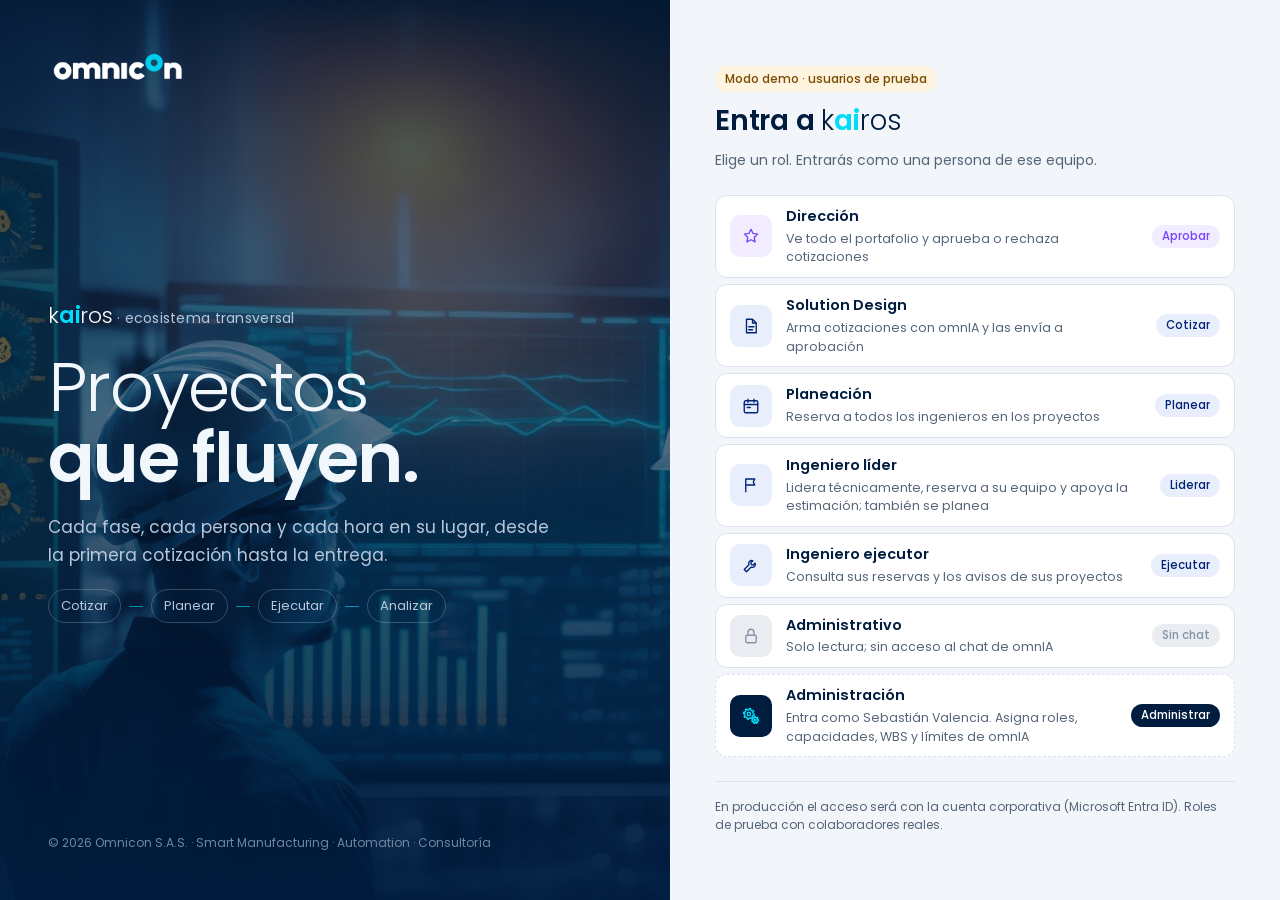
==== index.html @ 3c9ae6ad "Kairos Ecosistema demo para GitHub Pages" ====
<!doctype html><html><head><meta charset=utf8><meta name=viewport content="width=device-width,initial-scale=1,viewport-fit=cover"><style>:root{color-scheme:light;box-sizing:border-box;padding-top:env(safe-area-inset-top,0px);padding-bottom:env(safe-area-inset-bottom,0px)}html{scroll-padding-top:env(safe-area-inset-top,0px)}body{margin:0;padding:0;font:14px -apple-system,BlinkMacSystemFont,sans-serif;background:#fff;color:#000}img{max-width:100%}[hidden]:not([hidden=until-found i]){display:none!important}</style></head><body>



<title>Kairos Ecosistema</title>
<meta name="claude:viewport-fit-sides" content="cover">
<link rel="preconnect" href="https://fonts.googleapis.com">
<link rel="stylesheet" href="https://fonts.googleapis.com/css2?family=Poppins:wght@300;400;500;600&display=swap">
<style>
/* Layout: landing partida (marca navy | acceso por rol) y ecosistema con barra lateral navy (248 px o barra de iconos de 64 px),
   cabecera y area de trabajo con omnIA: lanzador flotante y panel a la derecha que nunca cubre el menu.
   Tokens de design/planeacion-v1 (Kairos Cotizaciones / omnIA). */
:root {
  --font: 'Poppins', 'Segoe UI', system-ui, sans-serif;
  --navy: #001c3f; --navy-2: #00285a; --blue: #002473; --bright: #0a58eb; --cyan: #00dcfa; --violet: #7543ff;
  --bg: #f2f5f9; --surface: #fff; --surface-2: #f6f8fb; --ink: #001c3f; --muted: #556578; --line: #dbe2ea; --line-2: #eef2f6;
  --primary: #002473; --primary-ink: #fff; --primary-soft: #e8eefc; --focus: #0a58eb;
  --ok-bg: #e5f7ee; --ok-ink: #145a37; --warn-bg: #fff4e0; --warn-ink: #7a4a00; --err-bg: #fbeaeb; --err-ink: #b0353c;
  --approval: #7543ff; --approval-soft: #f1ecff;
  --off-bg: #e9edf2; --off-ink: #8593a5;
  --side-ink: #c9d6e6; --side-muted: #6f86a3; --side-active: rgba(0,220,250,.12);
  --shadow: 0 12px 32px rgba(0,28,63,.18); --shadow-sm: 0 2px 8px rgba(0,28,63,.08);
  --r-ctl: 8px; --r-surf: 12px;
  --err: #b0353c; --info-bg: #e8f4ff; --info-ink: #0a4a9e; --bubble-user: #002473; --bubble-user-ink: #fff; --panel-w: 400px;
  --p-TC1: #9fb3c8; --p-TC2: #6c87a8; --p-E1: #00b8d9; --p-E2: #0a58eb; --p-E3: #002473; --p-E4: #7543ff; --p-E5: #e3a008;
  --side-w: 248px; --side-w-min: 64px;
}
@media (prefers-color-scheme: dark) { :root:not([data-theme="light"]) {
  --bg: #07111f; --surface: #0d1b2f; --surface-2: #112339; --ink: #e7eef7; --muted: #9db0c5; --line: #22385a; --line-2: #182b45;
  --primary: #5d8dff; --primary-ink: #04122a; --primary-soft: #16294a; --focus: #7fb0ff; --bright: #7fb0ff;
  --ok-bg: #0e3324; --ok-ink: #8fe3b6; --warn-bg: #3a2a0c; --warn-ink: #ffd28a; --err-bg: #3d1519; --err-ink: #ff7a80;
  --approval: #a98bff; --approval-soft: #221a45; --off-bg: #132439; --off-ink: #5f738c;
  --navy: #020c1a; --navy-2: #061a33; --shadow: 0 12px 32px rgba(0,0,0,.55); --shadow-sm: 0 2px 8px rgba(0,0,0,.4);
  --err: #ff7a80; --info-bg: #10284a; --info-ink: #9cc6ff; --bubble-user: #2f5fd0;
  --p-TC1: #5b6f86; --p-TC2: #8aa3c2; --p-E1: #00cfee; --p-E2: #5d8dff; --p-E3: #b7ccff; --p-E4: #a98bff; --p-E5: #f0b429;
  color-scheme: dark; } }
:root[data-theme="dark"] {
  --bg: #07111f; --surface: #0d1b2f; --surface-2: #112339; --ink: #e7eef7; --muted: #9db0c5; --line: #22385a; --line-2: #182b45;
  --primary: #5d8dff; --primary-ink: #04122a; --primary-soft: #16294a; --focus: #7fb0ff; --bright: #7fb0ff;
  --ok-bg: #0e3324; --ok-ink: #8fe3b6; --warn-bg: #3a2a0c; --warn-ink: #ffd28a; --err-bg: #3d1519; --err-ink: #ff7a80;
  --approval: #a98bff; --approval-soft: #221a45; --off-bg: #132439; --off-ink: #5f738c;
  --navy: #020c1a; --navy-2: #061a33; --shadow: 0 12px 32px rgba(0,0,0,.55); --shadow-sm: 0 2px 8px rgba(0,0,0,.4);
  --err: #ff7a80; --info-bg: #10284a; --info-ink: #9cc6ff; --bubble-user: #2f5fd0;
  --p-TC1: #5b6f86; --p-TC2: #8aa3c2; --p-E1: #00cfee; --p-E2: #5d8dff; --p-E3: #b7ccff; --p-E4: #a98bff; --p-E5: #f0b429;
  color-scheme: dark; }

* { box-sizing: border-box; }
html, body { height: 100%; }
body { background: var(--bg); color: var(--ink); font-family: var(--font); font-size: 14px; line-height: 1.5; font-variant-numeric: tabular-nums; }
button, input { font: inherit; color: inherit; }
button { cursor: pointer; background: none; border: 0; padding: 0; }
a { color: var(--bright); }
:focus-visible { outline: 3px solid var(--focus); outline-offset: 2px; border-radius: 6px; }
h1, h2, h3 { text-wrap: balance; margin: 0; }
p { margin: 0; }
.ic { width: 18px; height: 18px; fill: none; stroke: currentColor; stroke-width: 1.8; stroke-linecap: round; stroke-linejoin: round; flex: none; }
.sr { position: absolute !important; width: 1px; height: 1px; overflow: hidden; clip: rect(0 0 0 0); white-space: nowrap; }
.eyebrow { font-size: 12px; font-weight: 500; letter-spacing: .08em; text-transform: uppercase; }

/* ---------- Landing ---------- */
.landing { min-height: 100%; display: grid; grid-template-columns: 1.1fr 1fr; }
.brand { position: relative; overflow: hidden; background: var(--navy); color: #f2f7fc; display: flex; flex-direction: column; justify-content: space-between; gap: 48px;
  padding-block: 48px; padding-left: max(48px, env(safe-area-inset-left, 0px)); padding-right: 48px; min-height: 560px; }
.brand-photo { position: absolute; inset: 0; background: var(--navy) url(assets/portada.jpg) center / cover no-repeat; opacity: .55; }
.brand::after { content: ""; position: absolute; inset: 0; background: linear-gradient(180deg, rgba(0,28,63,.55) 0%, rgba(0,28,63,.2) 45%, rgba(0,28,63,.92) 100%); }
.brand > *:not(.brand-photo) { position: relative; z-index: 2; }
.brand-logo { height: 40px; width: auto; align-self: flex-start; }
.brand-copy { display: flex; flex-direction: column; gap: 20px; max-width: 520px; }
.brand-copy .eyebrow { color: #b7c6da; text-transform: none; letter-spacing: .02em; font-size: 14px; font-weight: 400; }
.wm { font-weight: 300; letter-spacing: -.01em; text-transform: none; }
.wm b { font-weight: 600; color: var(--cyan); }
.brand .wm { font-size: 22px; color: #fff; }
.brand-copy h1 { font-size: clamp(40px, 5.4vw, 72px); font-weight: 300; line-height: 1.02; letter-spacing: -.025em; }
.brand-copy h1 b { font-weight: 600; }
.brand-copy p { font-size: 17px; line-height: 1.65; color: #b7c6da; max-width: 46ch; }
.brand-chain { display: flex; flex-wrap: wrap; gap: 8px; align-items: center; font-size: 13px; color: #b7c6da; }
.brand-chain span { padding: 6px 12px; border: 1px solid rgba(183,198,218,.28); border-radius: 999px; }
.brand-chain i { width: 14px; height: 1px; background: rgba(0,220,250,.6); }
.brand-foot { font-size: 12px; color: #6f86a3; }

.access { display: flex; align-items: center; justify-content: center; padding-block: 48px; padding-left: max(24px, env(safe-area-inset-left, 0px)); padding-right: max(24px, env(safe-area-inset-right, 0px)); }
.access-card { width: 100%; max-width: 520px; display: flex; flex-direction: column; gap: 24px; }
.access-head { display: flex; flex-direction: column; gap: 8px; }
.access-head h2 { font-size: 28px; font-weight: 600; letter-spacing: -.01em; }
.access-head p { color: var(--muted); }
.demo-chip { align-self: flex-start; display: inline-flex; gap: 6px; align-items: center; font-size: 12px; font-weight: 500; color: var(--warn-ink); background: var(--warn-bg); padding: 4px 10px; border-radius: 999px; }
.roles { display: flex; flex-direction: column; gap: 6px; }
.role { display: grid; grid-template-columns: 42px 1fr auto; gap: 14px; align-items: center; width: 100%; text-align: left; padding: 10px 14px; border: 1px solid var(--line); border-radius: var(--r-surf); background: var(--surface); transition: border-color .15s, box-shadow .15s, transform .15s; }
.role:hover { border-color: var(--bright); box-shadow: var(--shadow-sm); transform: translateY(-1px); }
.r-ic { width: 42px; height: 42px; border-radius: 10px; display: flex; align-items: center; justify-content: center; background: var(--primary-soft); color: var(--primary); }
.r-ic.approve { background: var(--approval-soft); color: var(--approval); }
.r-ic.off { background: var(--off-bg); color: var(--off-ink); }
.r-main { display: flex; gap: 12px; align-items: center; text-align: left; min-width: 0; flex: 1; border-radius: var(--r-ctl); }
.r-side { display: flex; flex-direction: column; align-items: flex-end; gap: 6px; flex: none; }
.stack { display: flex; }
.stack .av { margin-left: -6px; border: 2px solid var(--surface); }
.stack .av:hover { transform: translateY(-2px); z-index: 1; }
.av.xs { width: 26px; height: 26px; padding: 0; transition: transform .15s; }
.role .who { min-width: 0; display: flex; flex-direction: column; gap: 2px; }
.role .name { font-weight: 600; font-size: 14.5px; }
.role .what { font-size: 12.5px; color: var(--muted); }
.role .tag { font-size: 11.5px; font-weight: 500; padding: 3px 10px; border-radius: 999px; background: var(--primary-soft); color: var(--primary); white-space: nowrap; }
.role .tag.approve { background: var(--approval-soft); color: var(--approval); }
.role .tag.off { background: var(--off-bg); color: var(--off-ink); }
.access-foot { font-size: 12px; color: var(--muted); border-top: 1px solid var(--line); padding-top: 16px; }

/* Avatares (retrato ilustrado) */
.av { position: relative; width: 46px; height: 46px; border-radius: 50%; overflow: hidden; flex: none; background: var(--navy); }
.av img { width: 100%; height: 100%; display: block; object-fit: cover; }
.av .ini { width: 100%; height: 100%; display: flex; align-items: center; justify-content: center; color: #fff; font-weight: 600; font-size: 13px; letter-spacing: .02em; }
.r-ic.adm { background: var(--navy); color: var(--cyan); }
.role .tag.adm { background: var(--navy); color: #fff; }
.role.adm { border-style: dashed; }
.av.sm { width: 34px; height: 34px; }
.av.lg { width: 64px; height: 64px; }

/* ---------- Ecosistema ---------- */
.shell { height: 100%; display: grid; grid-template-columns: var(--side-w) minmax(0, 1fr); transition: grid-template-columns .2s; }
.side { background: var(--navy); color: var(--side-ink); display: flex; flex-direction: column; gap: 24px; padding: 24px 14px; overflow-y: auto; overflow-x: hidden; min-width: 0; }
.side-mark { display: none; width: 36px; height: 36px; border-radius: 10px; background: var(--navy-2); color: #fff; font-weight: 600; font-size: 17px; align-items: center; justify-content: center; border: 1px solid rgba(0,220,250,.35); }
.side-logo { display: flex; align-items: center; gap: 10px; padding: 0 10px; }
.side-logo img { height: 26px; width: auto; }
.side-logo span.wm { font-size: 15px; color: #fff; border-left: 1px solid rgba(201,214,230,.2); padding-left: 10px; }
.nav { display: flex; flex-direction: column; gap: 4px; }
.nav-label { font-size: 11px; letter-spacing: .08em; text-transform: uppercase; color: var(--side-muted); padding: 14px 12px 6px; }
.nav button { display: flex; align-items: center; gap: 12px; width: 100%; padding: 10px 12px; border-radius: var(--r-ctl); color: var(--side-ink); font-size: 14px; text-align: left; position: relative; }
.nav button:hover:not([aria-disabled="true"]) { background: rgba(255,255,255,.06); color: #fff; }
.nav button[aria-current="page"] { background: var(--side-active); color: #fff; font-weight: 500; }
.nav button[aria-current="page"]::before { content: ""; position: absolute; left: -14px; top: 8px; bottom: 8px; width: 3px; border-radius: 0 3px 3px 0; background: var(--cyan); }
.nav button[aria-disabled="true"] { color: #4f6582; cursor: not-allowed; }
.nav .nb { margin-left: auto; min-width: 20px; height: 20px; padding: 0 6px; border-radius: 999px; background: #ffb547; color: #2b1a00; font-size: 11px; font-weight: 600; display: inline-flex; align-items: center; justify-content: center; }
.nav .nb.ap { background: #a98bff; color: #170b3d; }
.avn.hx { background: var(--approval-soft, #f1ecff); color: var(--approval, #7543ff); border-left-color: var(--approval, #7543ff); }
.avn.hx .avn-l button:hover { border-color: var(--approval, #7543ff); }
.nav button[aria-disabled="true"] .soon { margin-left: auto; font-size: 10.5px; border: 1px solid #2a4366; color: #5f7898; padding: 1px 7px; border-radius: 999px; }
.n-lbl { min-width: 0; overflow: hidden; text-overflow: ellipsis; white-space: nowrap; }
.side-foot { margin-top: auto; display: flex; flex-direction: column; gap: 4px; border-top: 1px solid rgba(201,214,230,.12); padding-top: 12px; }
.side-foot > button { display: flex; align-items: center; gap: 12px; width: 100%; padding: 8px 12px; border-radius: var(--r-ctl); color: var(--side-ink); font-size: 13px; text-align: left; position: relative; }
.side-foot > button:hover { background: rgba(255,255,255,.06); color: #fff; }
.s-omnia { min-height: 50px; }
.s-orb { width: 24px; height: 24px; border-radius: 50%; flex: none; background: radial-gradient(circle at 40% 35%, #00dcfa 0, #0a58eb 38%, #001c3f 78%); box-shadow: 0 0 0 2px rgba(0,220,250,.25); }
.s-omnia.off .s-orb { filter: grayscale(1) opacity(.55); box-shadow: none; }
.s-omnia[aria-pressed="true"] { background: var(--side-active); color: #fff; }
.s-lbl { display: flex; flex-direction: column; line-height: 1.25; min-width: 0; }
.s-lbl b { font-weight: 600; color: #fff; font-size: 13.5px; }
.s-lbl small { font-size: 11.5px; color: var(--side-muted); white-space: nowrap; overflow: hidden; text-overflow: ellipsis; }
.s-dot { position: absolute; left: 30px; top: 9px; width: 10px; height: 10px; border-radius: 50%; background: var(--cyan); border: 2px solid var(--navy); }
.side-ver { font-size: 11px; color: var(--side-muted); padding: 6px 12px 0; white-space: nowrap; }
.side-tip { position: fixed; z-index: 90; background: var(--surface); color: var(--ink); border: 1px solid var(--line); border-radius: 8px; padding: 4px 10px; font-size: 12px; font-weight: 500; white-space: nowrap; box-shadow: var(--shadow-sm); pointer-events: none; transform: translateY(-50%); }
/* Menu colapsado: barra de iconos de 64 px con tooltip. Solo escritorio. */
@media (min-width: 901px) {
  .menu-btn { margin-left: -8px; }
  .shell.side-collapsed { grid-template-columns: var(--side-w-min) minmax(0, 1fr); }
  .shell.side-collapsed .side { padding: 20px 10px; gap: 18px; }
  .shell.side-collapsed .side-logo { padding: 0; justify-content: center; }
  .shell.side-collapsed .side-logo > img, .shell.side-collapsed .side-logo > .wm { display: none; }
  .shell.side-collapsed .side-mark { display: flex; }
  .shell.side-collapsed .nav-label { font-size: 0; padding: 0; height: 1px; margin: 8px 6px; background: rgba(201,214,230,.14); }
  .shell.side-collapsed .nav button, .shell.side-collapsed .side-foot > button { justify-content: center; padding: 10px 0; gap: 0; }
  .shell.side-collapsed .nav button > span, .shell.side-collapsed .side-foot .s-lbl, .shell.side-collapsed .side-ver { display: none; }
  .shell.side-collapsed .nav button > span.nb { display: inline-flex; position: absolute; top: 3px; right: 6px; min-width: 16px; height: 16px; font-size: 10px; padding: 0 4px; }
  .shell.side-collapsed .nav button[aria-current="page"]::before { left: -10px; }
  .shell.side-collapsed .s-dot { left: 30px; top: 10px; }
}

.work { display: flex; flex-direction: column; min-width: 0; height: 100%; overflow: hidden; }
.stage { flex: 1; display: flex; min-height: 0; position: relative; }
.demo-btn { font-size: 12px; color: var(--muted); border: 1px dashed var(--line); border-radius: 999px; padding: 5px 12px; white-space: nowrap; }
.demo-btn:hover { border-color: var(--bright); color: var(--ink); }
.top { display: flex; align-items: center; gap: 16px; padding: 12px 24px; background: var(--surface); border-bottom: 1px solid var(--line); min-height: 64px; }
.menu-btn { display: inline-flex; width: 40px; height: 40px; border-radius: var(--r-ctl); align-items: center; justify-content: center; }
.crumb { display: flex; flex-direction: column; min-width: 0; }
.crumb small { font-size: 12px; color: var(--muted); }
.crumb strong { font-size: 17px; font-weight: 600; white-space: nowrap; overflow: hidden; text-overflow: ellipsis; }
.top-right { margin-left: auto; display: flex; align-items: center; gap: 8px; }
.top .icon-btn { width: 40px; height: 40px; border-radius: var(--r-ctl); display: inline-flex; align-items: center; justify-content: center; color: var(--muted); }
.top .icon-btn:hover { background: var(--surface-2); color: var(--ink); }
.user-btn { display: flex; align-items: center; gap: 10px; padding: 4px 6px 4px 4px; border-radius: 999px; border: 1px solid var(--line); }
.user-btn:hover { border-color: var(--bright); }
.user-btn .u-txt { display: flex; flex-direction: column; text-align: left; line-height: 1.2; }
.user-btn .u-txt b { font-size: 13px; font-weight: 600; }
.user-btn .u-txt span { font-size: 11.5px; color: var(--muted); }
.user-wrap { position: relative; }
.user-menu { position: absolute; right: 0; top: calc(100% + 8px); width: 260px; background: var(--surface); border: 1px solid var(--line); border-radius: var(--r-surf); box-shadow: var(--shadow); padding: 8px; z-index: 30; }
.user-menu .um-head { display: flex; gap: 12px; align-items: center; padding: 10px; border-bottom: 1px solid var(--line-2); margin-bottom: 6px; }
.user-menu .um-head div { min-width: 0; }
.user-menu .um-head b { display: block; font-size: 14px; }
.user-menu .um-head span { font-size: 12px; color: var(--muted); }
.user-menu { min-width: 300px; }
.user-menu .um-head { align-items: flex-start; }
.user-menu .um-head #umRole { display: flex; flex-direction: column; gap: 2px; margin-top: 4px; }
.user-menu .um-head .um-l { display: block; font-size: 12px; color: var(--muted); line-height: 1.4; }
.user-menu .um-head .um-l:first-child { color: var(--ink); }
.user-menu .um-head .um-l i { font-style: normal; color: var(--muted); font-size: 11px; }
.user-menu .um-head .um-l code { font-family: ui-monospace, SFMono-Regular, Menlo, monospace; font-size: 11px; color: var(--muted); white-space: nowrap; overflow: hidden; text-overflow: ellipsis; }
.user-menu button { width: 100%; display: flex; align-items: center; gap: 10px; padding: 10px; border-radius: var(--r-ctl); font-size: 13.5px; text-align: left; }
.user-menu button:hover { background: var(--surface-2); }
.user-menu .out { color: var(--err-ink); }
.um-team { border-bottom: 1px solid var(--line-2); margin-bottom: 6px; padding-bottom: 6px; }
.um-team small { display: block; font-size: 11px; color: var(--muted); padding: 4px 10px; letter-spacing: .06em; text-transform: uppercase; }
.um-team button .av { width: 26px; height: 26px; }
.user-menu { max-height: calc(100vh - 90px); overflow-y: auto; }

.main { flex: 1; min-width: 0; overflow-y: auto; padding-block: 28px 120px; padding-left: max(24px, env(safe-area-inset-left, 0px)); padding-right: max(24px, env(safe-area-inset-right, 0px)); }
.main.flush { padding: 0; overflow: hidden; }
.main.flush .main-in { max-width: none; height: 100%; }
iframe.mod { display: block; width: 100%; height: 100%; border: 0; background: var(--bg); }
.main-in { max-width: 1180px; margin: 0 auto; display: flex; flex-direction: column; gap: 24px; }
.main .hello { display: flex; flex-wrap: wrap; align-items: flex-end; justify-content: space-between; gap: 16px; }
.main .hello h1 { font-size: 26px; font-weight: 600; letter-spacing: -.01em; }
.main .hello p { color: var(--muted); }
.main .h-group { display: flex; flex-wrap: wrap; align-items: center; gap: 8px; margin-top: 10px; }
.main .rg { display: flex; flex-direction: column; gap: 10px; margin: 18px 0 4px; }
.main .rg-h { display: flex; justify-content: space-between; align-items: baseline; gap: 8px; flex-wrap: wrap; }
.main .rg-src { font-size: 11.5px; color: var(--muted); border: 1px dashed var(--line); border-radius: 999px; padding: 2px 8px; }
.main .rg-sum { display: grid; grid-template-columns: repeat(4, minmax(0, 1fr)); gap: 12px; background: var(--surface); border: 1px solid var(--line); border-radius: 12px; padding: 14px 18px; }
.main .rg-sum small { display: block; font-size: 11px; color: var(--muted); text-transform: uppercase; letter-spacing: .04em; }
.main .rg-sum b { font-size: 20px; font-weight: 600; } .main .rg-sum b small { display: inline; font-size: 12.5px; text-transform: none; letter-spacing: 0; font-weight: 500; }
.main .rg-grid { display: grid; grid-template-columns: repeat(auto-fill, minmax(240px, 1fr)); gap: 12px; }
.main .rg-card { text-align: left; font: inherit; color: var(--ink); background: var(--surface); border: 1px solid var(--line); border-radius: 12px; padding: 14px 16px; display: flex; flex-direction: column; gap: 7px; cursor: pointer; }
.main .rg-card:hover { border-color: var(--bright); }
.main .rg-t { display: flex; justify-content: space-between; align-items: center; gap: 8px; } .main .rg-t b { font-size: 14px; font-weight: 600; }
.main .rg-al { font-size: 11px; font-weight: 600; padding: 2px 8px; border-radius: 999px; white-space: nowrap; }
.main .rg-al.err { background: var(--err-bg); color: var(--err-ink); } .main .rg-al.warn { background: var(--warn-bg); color: var(--warn-ink); } .main .rg-al.ok { background: var(--ok-bg); color: var(--ok-ink); }
.main .rg-who { font-size: 12px; color: var(--muted); }
.main .rg-bar { height: 6px; border-radius: 3px; background: var(--line-2); display: block; } .main .rg-bar i { display: block; height: 6px; border-radius: 3px; background: var(--bright); }
.main .rg-box { background: var(--surface); border: 1px solid var(--line); border-radius: var(--r-surf); padding: 16px 20px 8px; box-shadow: var(--shadow-sm); gap: 12px; }
.main .rg-box .h-sec small { font-size: 12.5px; font-weight: 500; color: var(--muted); margin-left: 4px; }
.main .rg-box .rg-sum { background: var(--surface-2); border: 0; border-radius: 10px; padding: 10px 16px; }
.main .rg-box .rg-sum b { font-size: 18px; }
.main .rg-rows { display: flex; flex-direction: column; }
.main .rg-row { display: grid; grid-template-columns: minmax(130px, 1.1fr) minmax(120px, 1.2fr) minmax(140px, 1.3fr) minmax(90px, .8fr) minmax(80px, .6fr) minmax(100px, .8fr); gap: 12px; align-items: center; padding: 9px 8px; margin: 0 -8px; border-top: 1px solid var(--line-2); font: inherit; font-size: 13px; color: var(--ink); text-align: left; background: none; border-radius: 0; cursor: pointer; }
.main .rg-row:hover { background: var(--surface-2); } .main .rg-row:hover .rg-id b { color: var(--bright); }
.main .rg-head { cursor: default; border-top: 0; padding-block: 2px 6px; font-size: 11px; color: var(--muted); text-transform: uppercase; letter-spacing: .04em; } .main .rg-head:hover { background: none; }
.main .rg-row .n { text-align: right; }
.main .rg-row .m { display: none; }
.main .rg-id { display: flex; flex-direction: column; min-width: 0; } .main .rg-id b { font-weight: 600; } .main .rg-id small { font-size: 11.5px; color: var(--muted); }
.main .rg-row .rg-who { font-size: 12.5px; color: var(--muted); }
.main .rg-f { display: flex; align-items: center; gap: 8px; } .main .rg-f .rg-bar { flex: 1; }
.main .rg-p b { font-weight: 600; }
.main .rg-a { justify-self: start; }
@media (max-width: 760px) {
  .main .rg-box { padding: 14px 14px 6px; }
  .main .rg-head { display: none; }
  .main .rg-row { grid-template-columns: minmax(0, 1fr) auto; gap: 4px 10px; padding: 10px 6px; margin: 0 -6px; }
  .main .rg-row .rg-who { grid-column: 1; grid-row: 2; } .main .rg-a { grid-column: 2; grid-row: 1; justify-self: end; }
  .main .rg-f { grid-column: 1 / -1; } .main .rg-p { grid-column: 1; text-align: left; } .main .rg-q { grid-column: 2; }
  .main .rg-row .m { display: inline; color: var(--muted); font-size: 11.5px; }
}
.main .rg-side .rg-card { border: 0; border-top: 1px solid var(--line-2); border-radius: 0; padding: 12px 0 0; margin-top: 14px; background: none; width: 100%; }
.main .rg-side .rg-card:hover { border-color: var(--line-2); } .main .rg-side .rg-card:hover b { color: var(--bright); }
.main .rg-side h3 .rg-src { font-weight: 400; }
.main .rg-l { font-size: 12px; } .main .rg-l b { font-weight: 600; } .main .rg-q { color: var(--muted); }
@media (max-width: 700px) { .main .rg-sum { grid-template-columns: repeat(2, minmax(0, 1fr)); } }
.main .h-group .h-gear { width: 32px; height: 32px; padding: 0; display: inline-flex; align-items: center; justify-content: center; }
.main .h-group .pill { align-self: center; background: var(--primary-soft); color: var(--primary); font-weight: 600; }
.grid { display: grid; grid-template-columns: repeat(auto-fit, minmax(240px, 1fr)); gap: 16px; }
.tile { background: var(--surface); border: 1px solid var(--line); border-radius: var(--r-surf); padding: 18px; display: flex; flex-direction: column; gap: 10px; min-width: 0; }
.tile.go { text-align: left; transition: border-color .15s, box-shadow .15s; }
.tile.go:hover { border-color: var(--bright); box-shadow: var(--shadow-sm); }
.tile .t-ic { width: 40px; height: 40px; border-radius: 10px; display: flex; align-items: center; justify-content: center; background: var(--primary-soft); color: var(--primary); }
.tile h3 { font-size: 15px; font-weight: 600; }
.tile p { font-size: 13px; color: var(--muted); }
.tile.off { background: var(--surface-2); border-style: dashed; color: var(--off-ink); }
.tile.off .t-ic { background: var(--off-bg); color: var(--off-ink); }
.tile.off h3 { color: var(--off-ink); }
.main .pill { align-self: flex-start; font-size: 11.5px; font-weight: 500; padding: 2px 10px; border-radius: 999px; background: var(--off-bg); color: var(--off-ink); }
.main .pill.ok { background: var(--ok-bg); color: var(--ok-ink); }
.main .pill.warn { background: var(--warn-bg); color: var(--warn-ink); }
.main .pill.vio { background: var(--approval-soft); color: var(--approval); }
.sec-title { font-size: 13px; font-weight: 600; color: var(--muted); letter-spacing: .06em; text-transform: uppercase; }

.box { background: var(--surface); border: 1px solid var(--line); border-radius: var(--r-surf); overflow: hidden; }
.box-head { display: flex; flex-wrap: wrap; gap: 12px; align-items: center; justify-content: space-between; padding: 14px 18px; border-bottom: 1px solid var(--line-2); }
.box-head h2 { font-size: 16px; font-weight: 600; }
.scroll-x { overflow-x: auto; }
table { width: 100%; border-collapse: collapse; font-size: 13px; min-width: 640px; }
th { text-align: left; font-weight: 500; color: var(--muted); font-size: 12px; padding: 10px 18px; background: var(--surface-2); border-bottom: 1px solid var(--line); }
td { padding: 12px 18px; border-bottom: 1px solid var(--line-2); }
tr:last-child td { border-bottom: 0; }
td.num { text-align: right; }
.main .btn { display: inline-flex; align-items: center; gap: 8px; padding: 9px 16px; border-radius: var(--r-ctl); font-size: 13.5px; font-weight: 500; text-decoration: none; }
.main .btn.primary { background: var(--primary); color: var(--primary-ink); }
.main .btn.ghost { border: 1px solid var(--line); color: var(--ink); }
.main .btn.ghost:hover { border-color: var(--bright); }
.odoo { font-size: 11px; border: 1px dashed var(--line); color: var(--muted); border-radius: 999px; padding: 1px 8px; }
.main .note { font-size: 12.5px; color: var(--muted); }

/* Reservas semanal (maqueta) */
.week { display: grid; grid-template-columns: 180px repeat(5, minmax(90px, 1fr)); min-width: 720px; }
.week > div { padding: 10px 12px; border-bottom: 1px solid var(--line-2); font-size: 12.5px; }
.week .wh { background: var(--surface-2); color: var(--muted); font-size: 12px; font-weight: 500; border-bottom: 1px solid var(--line); }
.week .who { display: flex; gap: 10px; align-items: center; font-weight: 500; }
.bk { border-radius: 6px; padding: 4px 8px; font-size: 11.5px; font-weight: 500; color: #fff; }
.bk.a { background: #0a58eb; } .bk.b { background: #002473; } .bk.c { background: #00a7c4; } .bk.d { background: #7543ff; }

/* Aviso de avance pendiente en Inicio */
.avn { display: flex; flex-direction: column; gap: 10px; padding: 14px 18px; border-radius: var(--r-surf); background: var(--warn-bg); color: var(--warn-ink); border-left: 4px solid var(--warn-ink); }
.avn-h { display: flex; gap: 10px; align-items: center; font-size: 14px; }
.avn-h b { font-weight: 600; }
.avn-l { display: flex; flex-direction: column; gap: 6px; }
.avn-l button { display: flex; flex-wrap: wrap; gap: 6px 12px; align-items: center; text-align: left; padding: 8px 12px; border-radius: var(--r-ctl); background: var(--surface); color: var(--ink); border: 1px solid transparent; font-size: 13px; }
.avn-l button:hover { border-color: var(--warn-ink); }
.avn-l .go { margin-left: auto; color: var(--bright); font-weight: 500; white-space: nowrap; }
.avn small { font-size: 12px; }
/* Modulo no disponible */
.main .empty { display: flex; flex-direction: column; align-items: center; text-align: center; gap: 14px; padding: 72px 24px; background: var(--surface); border: 1px dashed var(--line); border-radius: var(--r-surf); color: var(--muted); }
.main .empty .t-ic { width: 56px; height: 56px; border-radius: 14px; display: flex; align-items: center; justify-content: center; background: var(--off-bg); color: var(--off-ink); }
.main .empty h2 { font-size: 20px; color: var(--ink); }

.toast { position: fixed; left: 50%; bottom: calc(24px + env(safe-area-inset-bottom, 0px)); transform: translateX(-50%); background: var(--navy); color: #fff; padding: 10px 16px; border-radius: var(--r-ctl); font-size: 13px; z-index: 60; box-shadow: var(--shadow); max-width: calc(100% - 32px); }
.scrim { position: fixed; inset: 0; background: rgba(0,28,63,.45); z-index: 57; }

/* ---------- Responsive ---------- */
@media (max-width: 960px) {
  .landing { grid-template-columns: 1fr; }
  .brand { min-height: 0; padding-left: max(24px, env(safe-area-inset-left, 0px)); padding-right: max(24px, env(safe-area-inset-right, 0px)); gap: 32px; }
}
@media (max-width: 900px) {
  .shell, .shell.side-collapsed { grid-template-columns: minmax(0, 1fr); }
  .side { position: fixed; top: 0; bottom: 0; left: 0; width: 272px; z-index: 58; transform: translateX(-100%); transition: transform .2s; padding-top: calc(24px + env(safe-area-inset-top, 0px)); padding-left: max(14px, env(safe-area-inset-left, 0px)); }
  .shell.nav-open .side { transform: none; }
  .user-btn .u-txt { display: none; }
  .top { padding-left: max(12px, env(safe-area-inset-left, 0px)); padding-right: max(12px, env(safe-area-inset-right, 0px)); }
}
/* Inicio: pendientes por rol y permiso [ACORDADO 30-oct] */
.home { display: grid; grid-template-columns: minmax(0, 1fr) 340px; gap: 22px; align-items: start; }
.home > * { min-width: 0; }
.home-side { display: flex; flex-direction: column; gap: 18px; }
.h-sec { font-size: 15px; font-weight: 600; margin-bottom: 10px; }
.plist { background: var(--surface); border: 1px solid var(--line); border-radius: var(--r-surf); box-shadow: var(--shadow-sm); }
.pr { display: flex; align-items: center; gap: 14px; padding: 15px 18px; border-top: 1px solid var(--line-2); }
.pr:first-child { border-top: 0; }
.pr .p-ic { width: 38px; height: 38px; border-radius: 10px; display: flex; align-items: center; justify-content: center; flex: none; }
.pr .p-tx { flex: 1; min-width: 0; }
.pr .p-t { display: flex; flex-wrap: wrap; align-items: center; gap: 6px 8px; }
.pr .p-t b { font-size: 14.5px; font-weight: 600; }
.pr .p-s { font-size: 12.5px; color: var(--muted); margin-top: 3px; }
.ptag { font-size: 11px; font-weight: 600; letter-spacing: .04em; text-transform: uppercase; padding: 2px 8px; border-radius: 999px; }
.lv-err .p-ic, .ptag.err { background: var(--err-bg); color: var(--err-ink); }
.lv-warn .p-ic, .ptag.warn { background: var(--warn-bg); color: var(--warn-ink); }
.lv-info .p-ic, .ptag.info { background: var(--primary-soft); color: var(--primary); }
.p-btn { border: 0; font: 600 13px var(--font, Poppins), sans-serif; padding: 9px 16px; border-radius: var(--r-ctl); white-space: nowrap; cursor: pointer; background: var(--primary-soft); color: var(--primary); }
.p-btn.pri { background: var(--primary); color: #fff; }
.p-note { margin: 10px 4px 0; font-size: 12.5px; color: var(--muted); }
.p-ok { display: flex; gap: 12px; align-items: center; padding: 18px; background: var(--ok-bg); color: var(--ok-ink); border-radius: var(--r-surf); }
.p-ok b { font-weight: 600; }
.h-chips { display: flex; flex-wrap: wrap; gap: 8px; margin-bottom: 14px; }
.h-chip { font-size: 12.5px; font-weight: 500; padding: 6px 12px; border-radius: 999px; border: 1px solid var(--line); background: var(--surface); color: var(--muted); cursor: pointer; }
.h-chip[aria-pressed="true"] { background: var(--primary); border-color: var(--primary); color: #fff; }
.sc { background: var(--surface); border: 1px solid var(--line); border-radius: var(--r-surf); padding: 18px 20px; box-shadow: var(--shadow-sm); }
.sc h3 { font-size: 15px; font-weight: 600; display: flex; justify-content: space-between; align-items: baseline; gap: 10px; }
.sc h3 small { font-size: 12.5px; font-weight: 400; color: var(--muted); }
.sc .big { display: flex; align-items: baseline; gap: 6px; margin-top: 10px; }
.sc .big b { font-size: 30px; font-weight: 600; line-height: 1; }
.sc .big span, .sc .mut { font-size: 13px; color: var(--muted); }
.sc .bar { height: 8px; border-radius: 999px; background: var(--line-2); margin-top: 10px; overflow: hidden; }
.sc .bar i { display: block; height: 100%; border-radius: 999px; background: var(--bright); }
.sc .lst { display: flex; flex-direction: column; gap: 9px; margin-top: 14px; padding-top: 12px; border-top: 1px solid var(--line-2); font-size: 13px; }
.sc .lst > div { display: flex; justify-content: space-between; gap: 10px; }
.sc .lst b { font-weight: 600; }
.sc .tags { display: flex; flex-wrap: wrap; gap: 8px; margin-top: 12px; }
.sc .tags span { font-size: 12.5px; font-weight: 500; padding: 4px 10px; border-radius: 999px; }
.t-ok { background: var(--ok-bg); color: var(--ok-ink); } .t-warn { background: var(--warn-bg); color: var(--warn-ink); } .t-err { background: var(--err-bg); color: var(--err-ink); } .t-pri { background: var(--primary-soft); color: var(--primary); }
.sc .kv { display: grid; grid-template-columns: repeat(2, minmax(0, 1fr)); gap: 14px; margin-top: 12px; }
.sc .kv b { display: block; font-size: 24px; font-weight: 600; line-height: 1.1; }
.sc .kv span { font-size: 12.5px; color: var(--muted); }
.sc .p-btn { width: 100%; margin-top: 14px; }
@media (max-width: 960px) { .home { grid-template-columns: minmax(0, 1fr); } }
@media (max-width: 560px) { .pr { flex-wrap: wrap; } .pr .p-btn { width: 100%; } }
@media (prefers-reduced-motion: reduce) { * { transition: none !important; animation: none !important; } }
</style>

<svg width="0" height="0" style="position:absolute" aria-hidden="true">
  <symbol id="i-home" viewBox="0 0 24 24"><path d="M3 11l9-7 9 7v9a1 1 0 0 1-1 1h-5v-6H9v6H4a1 1 0 0 1-1-1z"/></symbol>
  <symbol id="i-quote" viewBox="0 0 24 24"><path d="M6 3h8l5 5v13H6zM14 3v5h5M9 13h7M9 17h5"/></symbol>
  <symbol id="i-cal" viewBox="0 0 24 24"><rect x="3" y="5" width="18" height="16" rx="2"/><path d="M3 10h18M8 3v4M16 3v4M7 14h4"/></symbol>
  <symbol id="i-proj" viewBox="0 0 24 24"><path d="M3 7h7l2 2h9v10a1 1 0 0 1-1 1H4a1 1 0 0 1-1-1z"/></symbol>
  <symbol id="i-plan" viewBox="0 0 24 24"><path d="M4 6h10M4 12h16M4 18h7"/><circle cx="17" cy="6" r="2"/><circle cx="14" cy="18" r="2"/></symbol>
  <symbol id="i-exec" viewBox="0 0 24 24"><circle cx="12" cy="12" r="9"/><path d="M12 7v5l3 2"/></symbol>
  <symbol id="i-xtra" viewBox="0 0 24 24"><path d="M20.5 13A8.5 8.5 0 1 1 11 3.5"/><path d="M11 8v5l3 2M18 3v6M15 6h6"/></symbol>
  <symbol id="i-track" viewBox="0 0 24 24"><path d="M4 19h16M6 15l4-5 3 3 5-7"/></symbol>
  <symbol id="i-chart" viewBox="0 0 24 24"><path d="M5 20V10M12 20V4M19 20v-7"/></symbol>
  <symbol id="i-gear" viewBox="0 0 24 24"><!-- Configuracion: dos engranajes [comentario 01-nov] --><path d="M14.80 9.11 L16.38 9.73 L16.02 11.50 L14.32 11.46 L13.22 13.10 L13.90 14.66 L12.39 15.65 L11.22 14.42 L9.29 14.80 L8.67 16.38 L6.90 16.02 L6.94 14.32 L5.30 13.22 L3.74 13.90 L2.75 12.39 L3.98 11.22 L3.60 9.29 L2.02 8.67 L2.38 6.90 L4.08 6.94 L5.18 5.30 L4.50 3.74 L6.01 2.75 L7.18 3.98 L9.11 3.60 L9.73 2.02 L11.50 2.38 L11.46 4.08 L13.10 5.18 L14.66 4.50 L15.65 6.01 L14.42 7.18Z"/><circle cx="9.2" cy="9.2" r="2.2"/><path d="M21.06 16.89 L22.20 17.20 L22.06 18.51 L20.89 18.59 L20.16 19.79 L20.62 20.87 L19.52 21.58 L18.72 20.72 L17.33 20.89 L16.77 21.93 L15.52 21.51 L15.71 20.34 L14.70 19.36 L13.55 19.57 L13.10 18.34 L14.12 17.76 L14.26 16.36 L13.37 15.59 L14.06 14.46 L15.15 14.90 L16.33 14.14 L16.38 12.96 L17.69 12.80 L18.03 13.93 L19.36 14.37 L20.31 13.68 L21.25 14.60 L20.58 15.57Z"/><circle cx="17.6" cy="17.4" r="1.3"/></symbol>
  <symbol id="i-lock" viewBox="0 0 24 24"><rect x="5" y="11" width="14" height="10" rx="2"/><path d="M8 11V7a4 4 0 0 1 8 0v4"/></symbol>
  <symbol id="i-out" viewBox="0 0 24 24"><path d="M15 4h4a1 1 0 0 1 1 1v14a1 1 0 0 1-1 1h-4M10 16l-4-4 4-4M6 12h11"/></symbol>
  <symbol id="i-x" viewBox="0 0 24 24"><path d="M6 6l12 12M18 6L6 18"/></symbol>
  <symbol id="i-menu" viewBox="0 0 24 24"><path d="M4 7h16M4 12h16M4 17h16"/></symbol>
  <symbol id="i-moon" viewBox="0 0 24 24"><path d="M20 14.5A8 8 0 1 1 9.5 4a6.5 6.5 0 0 0 10.5 10.5z"/></symbol>
  <symbol id="i-swap" viewBox="0 0 24 24"><path d="M7 7h12l-3-3M17 17H5l3 3"/></symbol>
  <symbol id="i-ext" viewBox="0 0 24 24"><path d="M7 17L17 7M8 7h9v9"/></symbol>
  <symbol id="i-send" viewBox="0 0 24 24"><path d="M12 19V5M5 12l7-7 7 7"/></symbol>
  <symbol id="i-star" viewBox="0 0 24 24"><path d="M12 3l2.7 5.6 6.1.9-4.4 4.3 1 6.1L12 17l-5.4 2.9 1-6.1-4.4-4.3 6.1-.9z"/></symbol>
  <symbol id="i-shield" viewBox="0 0 24 24"><path d="M12 3l8 3v6c0 5-3.5 8-8 9-4.5-1-8-4-8-9V6z"/><path d="M8.5 12l2.5 2.5 4.5-5"/></symbol>
  <symbol id="i-flag" viewBox="0 0 24 24"><path d="M5 21V4M5 4h12l-2 4 2 4H5"/></symbol>
  <symbol id="i-tool" viewBox="0 0 24 24"><path d="M14.5 6.5a4 4 0 0 0-5.3 5.3L3 18l3 3 6.2-6.2a4 4 0 0 0 5.3-5.3l-2.6 2.6-2.5-.5-.5-2.5z"/></symbol>
  <symbol id="i-bell" viewBox="0 0 24 24"><path d="M6 8a6 6 0 1 1 12 0c0 7 3 8 3 8H3s3-1 3-8M10 20a2 2 0 0 0 4 0"/></symbol>
  <symbol id="i-plus" viewBox="0 0 24 24"><path d="M12 5v14M5 12h14"/></symbol>
  <symbol id="i-history" viewBox="0 0 24 24"><path d="M3 12a9 9 0 1 0 3-6.7M3 4v4h4M12 7v5l3 2"/></symbol>
  <symbol id="i-clip" viewBox="0 0 24 24"><path d="M21 11.5l-8.5 8.5a5 5 0 0 1-7-7l9-9a3.5 3.5 0 0 1 5 5l-9 9a2 2 0 0 1-3-3l8-8"/></symbol>
  <symbol id="i-image" viewBox="0 0 24 24"><rect x="3" y="4" width="18" height="16" rx="2"/><circle cx="8.5" cy="9.5" r="1.5"/><path d="M21 16l-5-5-9 9"/></symbol>
  <symbol id="i-up" viewBox="0 0 24 24"><path d="M7 11v9H4v-9zM7 11l4-8a2 2 0 0 1 2 2v4h5.5a2 2 0 0 1 2 2.3l-1.2 7A2 2 0 0 1 17.3 20H7"/></symbol>
  <symbol id="i-down" viewBox="0 0 24 24"><path d="M7 13V4H4v9zM7 13l4 8a2 2 0 0 0 2-2v-4h5.5a2 2 0 0 0 2-2.3l-1.2-7A2 2 0 0 0 17.3 4H7"/></symbol>
  <symbol id="i-wifioff" viewBox="0 0 24 24"><path d="M2 2l20 20M8.5 16.5a5 5 0 0 1 7 0M5 12.5a10 10 0 0 1 5-2.8M19 12.5a10 10 0 0 0-2-1.6M12 20h.01"/></symbol>
  <symbol id="i-check" viewBox="0 0 24 24"><path d="M5 12l5 5L20 7"/></symbol>
  <symbol id="i-alert" viewBox="0 0 24 24"><path d="M12 3l10 18H2zM12 10v5M12 18h.01"/></symbol>
  <symbol id="i-chev" viewBox="0 0 24 24"><path d="M9 6l6 6-6 6"/></symbol>
  <symbol id="i-search" viewBox="0 0 24 24"><circle cx="11" cy="11" r="7"/><path d="M20 20l-4-4"/></symbol>
  <symbol id="i-stop" viewBox="0 0 24 24"><rect x="6" y="6" width="12" height="12" rx="2"/></symbol>
  <symbol id="i-retry" viewBox="0 0 24 24"><path d="M4 4v6h6M20 20v-6h-6M5.5 15a8 8 0 0 0 13.4 2M18.5 9A8 8 0 0 0 5.1 7"/></symbol>
  <symbol id="i-doc" viewBox="0 0 24 24"><path d="M6 3h8l5 5v13H6zM14 3v5h5M9 13h7M9 17h5"/></symbol>
  <symbol id="i-clock" viewBox="0 0 24 24"><circle cx="12" cy="12" r="9"/><path d="M12 7v5l3 2"/></symbol>
  <symbol id="i-msg" viewBox="0 0 24 24"><path d="M4 5h16v11H9l-5 4z"/></symbol>
  <symbol id="i-collapse" viewBox="0 0 24 24"><path d="M15 6l-6 6 6 6M20 4v16"/></symbol>
  <symbol id="i-book" viewBox="0 0 24 24"><path d="M4 5.5A2.5 2.5 0 0 1 6.5 3H20v15H6.5A2.5 2.5 0 0 0 4 20.5zM4 20.5A2.5 2.5 0 0 0 6.5 23H20v-5M8 7h8M8 11h6"/></symbol>
  <symbol id="i-eyeoff" viewBox="0 0 24 24"><path d="M3 3l18 18M10.6 6.1A9.8 9.8 0 0 1 12 6c5 0 9 6 9 6a17 17 0 0 1-3 3.6M6.6 6.7C4.3 8.2 3 12 3 12s4 6 9 6a8.7 8.7 0 0 0 4.1-1M9.9 9.9a3 3 0 0 0 4.2 4.2"/></symbol>
</svg>

<!-- Landing -->
<section class="landing" id="landing" aria-label="Acceso a Kairos">
  <div class="brand">
    <div class="brand-photo" aria-hidden="true"></div>
    <img class="brand-logo" src="[data-uri]" alt="Omnicon">
    <div class="brand-copy">
      <span class="eyebrow"><span class="wm">k<b>ai</b>ros</span> · ecosistema transversal</span>
      <h1>Proyectos <b>que fluyen.</b></h1>
      <p>Cada fase, cada persona y cada hora en su lugar, desde la primera cotización hasta la entrega.</p>
      <div class="brand-chain" aria-label="Flujo de Kairos">
        <span>Cotizar</span><i></i><span>Planear</span><i></i><span>Ejecutar</span><i></i><span>Analizar</span>
      </div>
    </div>
    <p class="brand-foot">© 2026 Omnicon S.A.S. · Smart Manufacturing · Automation · Consultoría</p>
  </div>

  <div class="access">
    <div class="access-card">
      <div class="access-head">
        <span class="demo-chip">Modo demo · usuarios de prueba</span>
        <h2>Entra a <span class="wm">k<b>ai</b>ros</span></h2>
        <p>Elige un rol. Entrarás como una persona de ese equipo.</p>
      </div>
      <div class="roles" id="roles"></div>
      <p class="access-foot">En producción el acceso será con la cuenta corporativa (Microsoft Entra ID). Roles de prueba con colaboradores reales.</p>
    </div>
  </div>
</section>

<!-- Ecosistema -->
<div class="shell" id="shell" hidden>
  <aside class="side" id="side" aria-label="Menú principal">
    <div class="side-logo"><span class="side-mark" aria-hidden="true">k</span><img src="[data-uri]" alt="Omnicon"><span class="wm">k<b>ai</b>ros</span></div>
    <nav class="nav" id="nav"></nav>
    <div class="side-foot">
      <button class="s-omnia" id="sideOmnia" data-tip="omnIA" aria-pressed="false" aria-controls="panel"><span class="s-orb" aria-hidden="true"></span><span class="s-lbl"><b>omnIA</b><small id="sideOmniaSt">Visible</small></span><span class="s-dot" id="sideOmniaDot" hidden></span></button>
      <p class="side-ver">Prototipo de identidad · v0.4</p>
    </div>
  </aside>
  <div class="work">
    <header class="top">
      <button class="menu-btn icon-btn" id="menuBtn" aria-label="Abrir menú" aria-controls="side" aria-expanded="false"><svg class="ic"><use href="#i-menu"></use></svg></button>
      <div class="crumb"><small id="crumbMod">Kairos</small><strong id="crumbTitle">Inicio</strong></div>
      <div class="top-right">
        <button class="demo-btn" id="demoBtn" aria-controls="demo" title="Barra de demo de omnIA (no es parte del producto)" hidden>Demo omnIA</button>
        <button class="icon-btn" id="themeBtn" aria-label="Cambiar tema claro u oscuro" title="Tema"><svg class="ic"><use href="#i-moon"></use></svg></button>
        <button class="icon-btn" aria-label="Avisos" title="Avisos (próximamente)"><svg class="ic"><use href="#i-bell"></use></svg></button>
        <div class="user-wrap">
          <button class="user-btn" id="userBtn" aria-haspopup="menu" aria-expanded="false" aria-controls="userMenu">
            <span class="av sm" id="uAv"></span>
            <span class="u-txt"><b id="uName"></b><span id="uRole"></span></span>
          </button>
          <div class="user-menu" id="userMenu" role="menu" hidden>
            <div class="um-head"><span class="av" id="umAv"></span><div><b id="umName"></b><span id="umRole"></span></div></div>
            <div class="um-team" id="umTeam"></div>
            <button role="menuitem" id="switchBtn"><svg class="ic"><use href="#i-swap"></use></svg>Cambiar de rol</button>
            <button role="menuitem" class="out" id="outBtn"><svg class="ic"><use href="#i-out"></use></svg>Cerrar sesión</button>
          </div>
        </div>
      </div>
    </header>
    <div class="stage" id="stage">
      <main class="main" id="main"><div class="main-in" id="mainIn"></div></main>
      <aside class="panel ox" id="panel" aria-labelledby="pTitle" hidden>
        <header class="p-head" id="pHead"></header>
        <div class="p-body" id="pBody"></div>
        <div class="composer" id="composer">
          <div class="atts" id="atts"></div>
          <div class="inbox">
            <button class="icon-btn" id="attFile" title="Adjuntar archivo" aria-label="Adjuntar archivo"><svg class="ic" aria-hidden="true"><use href="#i-clip"></use></svg></button>
            <button class="icon-btn" id="attImg" title="Adjuntar imagen" aria-label="Adjuntar imagen"><svg class="ic" aria-hidden="true"><use href="#i-image"></use></svg></button>
            <label class="sr" for="input">Mensaje para omnIA</label>
            <textarea id="input" rows="1" placeholder="Escribe a omnIA…"></textarea>
            <button class="send" id="send" aria-label="Enviar"></button>
          </div>
          <div class="hint"><span id="hintL">Enter envía · Shift+Enter nueva línea</span><span>Uso interno de Omnicon</span></div>
          <input type="file" id="fileIn" hidden multiple>
          <input type="file" id="imgIn" hidden accept="image/*" multiple>
        </div>
      </aside>
    </div>
  </div>
  <div class="scrim" id="scrim" hidden></div>
</div>

<button class="fab ox" id="omniaBtn" hidden aria-controls="panel" aria-expanded="false" data-state="idle" data-side="right" title="omnIA · arrástralo para moverlo">
  <canvas class="orb-cv" id="fabOrb" data-size="50" width="100" height="100" aria-hidden="true"></canvas>
  <span id="omniaInd"></span>
  <span class="fab-tip" aria-hidden="true">omnIA</span>
</button>
<div class="fab-menu ox" id="fabMenu" role="menu" hidden>
  <button role="menuitem" data-fm="open">Abrir omnIA</button>
  <button role="menuitem" data-fm="hide">Ocultar omnIA</button>
  <p>Para volver a mostrarlo, usa omnIA en el menú izquierdo.</p>
</div>
<div class="o-toast ox" id="oToast" role="alert" hidden></div>
<section class="demo ox" id="demo" aria-label="Barra de demo de omnIA" hidden></section>
<div class="side-tip" id="sideTip" role="tooltip" hidden></div>
<div class="toast" id="toast" role="status" hidden></div>

<link rel="stylesheet" href="omnia/omnia.css">
<script src="datos/kairos-maestros.js"></script><script src="datos/tipos.js"></script><script src="datos/odoo-simulado.js"></script><script src="modulos/ejecucion-data.js"></script>
<script src="omnia/data.js"></script>
<script src="omnia/orb.js"></script><script src="omnia/seguimiento.js"></script><script src="omnia/seguimiento-seed.js"></script><script src="datos/vista-regional.js"></script><script src="datos/forecast.js"></script>
<script src="omnia/app.js"></script>

<script>
(function () {
  'use strict';
  var LINKS = {
    omnia: 'https://claude.ai/code/artifact/61684c38-abbd-4572-a7ba-46d2d67ea60e'
  };

  /* Fotos de colaboradores */
  /* Colaboradores reales (fotos y nombres) con roles de prueba */
  var ROLES = [
    { key: 'direccion', ic: 'i-star', label: 'Dirección', what: 'Ve todo el portafolio y aprueba o rechaza cotizaciones', tag: 'Aprobar', cls: 'approve', cot: 'fin' },
    { key: 'sd', ic: 'i-quote', label: 'Solution Design', what: 'Arma cotizaciones con omnIA y las envía a aprobación', tag: 'Cotizar', cls: '', cot: 'sd' },
    { key: 'planeacion', ic: 'i-cal', label: 'Planeación', what: 'Reserva a todos los ingenieros en los proyectos', tag: 'Planear', cls: '', cot: 'fin' },
    { key: 'lider', ic: 'i-flag', label: 'Ingeniero líder', what: 'Lidera técnicamente, reserva a su equipo y apoya la estimación; también se planea', tag: 'Liderar', cls: '', cot: 'lider' },
    { key: 'ejecutor', ic: 'i-tool', label: 'Ingeniero ejecutor', what: 'Consulta sus reservas y los avisos de sus proyectos', tag: 'Ejecutar', cls: '', cot: 'fin' },
    { key: 'admin', ic: 'i-lock', label: 'Administrativo', what: 'Solo lectura; sin acceso al chat de omnIA', tag: 'Sin chat', cls: 'off', cot: 'fin' }
  ];
  /* liderProyectos: atributo de la persona, no del rol [ACORDADO 27-oct]. Un Lider con liderProyectos:true puede ser
     asignado como lider de un Proyecto; sin el atributo solo lidera Servicios. Reservar a su propio equipo lo puede
     hacer cualquier Lider, tenga o no el atributo. */
  var PEOPLE = {
    direccion: [['daniel-gomez', 'Daniel Gómez', 'CEO'], ['jhon-calvo', 'Jhon Calvo', 'COO'], ['gonzalo-perdomo', 'Gonzalo Perdomo', 'Gerencia'], ['gustavo-ramirez', 'Gustavo Ramírez', 'Gerencia']],
    sd: [['juliana-torres', 'Juliana Torres']],
    planeacion: [['isabela-tierradentro', 'Isabela Tierradentro'], ['mireya-uribe', 'Mireya Uribe'], ['sebastian-valencia', 'Sebastián Valencia']],
    lider: [['ernesto-osorio', 'Ernesto Osorio', null, true], ['jhon-herrera', 'Jhon Herrera', null, true], ['brainer-ocampo', 'Brainer Ocampo'], ['federman-tapia', 'Federman Tapia'], ['luis-lara', 'Luis Lara'], ['natalie-ramirez', 'Natalie Ramírez'], ['rafael-de-vega', 'Rafael de Vega'], ['santiago-tobar', 'Santiago Tobar'], ['juan-duenas', 'Juan Dueñas'], ['miguel-quintero', 'Miguel Quintero'], ['ivan-paternina', 'Iván Paternina', 'Responsable Col_North']],
    ejecutor: [['kenya-sanchez', 'Kenya Sánchez'], ['cristian-perez', 'Cristian Pérez'], ['juan-menco', 'Juan Menco'], ['kevin-pena', 'Kevin Peña'], ['laura-posso', 'Laura Posso'], ['simon-giraldo', 'Simón Giraldo'], ['victor-rivera', 'Víctor Rivera'], ['willian-villalobos', 'Willian Villalobos'], ['camilo-avila', 'Camilo Ávila'], ['cristian-cordoba', 'Cristian Córdoba'], ['jose-oviedo', 'José Oviedo'], ['brayan-castro', 'Brayan Castro'], ['juan-quintero', 'Juan Quintero'], ['nestor-mazabuel', 'Néstor Mazabuel'], ['ivan-velasco', 'Iván Velasco'], ['nataly-mendez', 'Nataly Méndez'], ['carlos-restrepo', 'Carlos Restrepo'], ['carlos-morales', 'Carlos Morales'], ['juan-gutierrez', 'Juan Gutiérrez'], ['diego-lopez', 'Diego López'], ['george-moreno', 'George Moreno'], ['cesar-bolivar', 'César Bolívar'], ['carlos-rodriguez', 'Carlos Rodríguez'], ['luis-orozco', 'Luis Orozco'], ['luis-angulo', 'Luis Angulo'], ['daniela-perea', 'Daniela Perea'], ['jose-duran', 'José Durán'], ['daniel-mora', 'Daniel Mora']],
    admin: [['katherine-garces', 'Katherine Garcés'], ['natalia-parrado', 'Natalia Parrado']]
  };
  var MSG = {"brainer-ocampo": "Esta semana alternas entre 30311055800 Remoción de sulfatos (Sucroal) y 30401007200 Contrato mtto Celsia.", "federman-tapia": "Sigues en 30202004200 Florena (Ecopetrol) hasta el 31 oct; desde el 3 nov pasas a 30032400000 Holding continuo TA3 (Kenvue).", "luis-lara": "Tienes incapacidad registrada el 27 oct; el resto de la semana sigues en 30027700000 BC PLC Layer 3 Pasir.", "natalie-ramirez": "Sigues en 30009400000 Toluca MES; del 9 al 13 nov tienes entrenamiento.", "rafael-de-vega": "Quedas libre desde el 26 oct: aún no tienes reservas para la próxima semana.", "cristian-perez": "Tienes una reserva el 28 oct en 30301044600 BC Smart Factory Itabuna, un proyecto cerrado. Revísala con Planeación.", "juan-menco": "Estás reservado en 30401007200 Contrato mtto plataforma Rockwell (Celsia) todo el periodo.", "kenya-sanchez": "Estás en 30009400000 Toluca MES hasta el 20 nov.", "kevin-pena": "Sigues en 30029800000 Assessment SCADA (GeoPark); del 23 al 27 nov estás de vacaciones.", "laura-posso": "Estás en 30301053200 Bolsa de horas Duquesa todo el periodo.", "simon-giraldo": "Quedas libre desde el 26 oct: aún no tienes reservas para la próxima semana.", "victor-rivera": "Estás en 30027700000 BC PLC Layer 3 Pasir todo el periodo."};
  var USERS = [];
  ROLES.forEach(function (r) {
    PEOPLE[r.key].forEach(function (p) {
      USERS.push({ id: 'USR-' + p[0].toUpperCase(), face: p[0], name: p[1], baseRole: r.key, job: p[2] || '', liderProyectos: !!p[3], msg: MSG[p[0]] || null });
    });
  });
  /* Personas que llegan de Microsoft Entra ID sin rol en Kairos (no pueden entrar hasta asignarlo) */
  [['tomas-rincon', 'Tomás Rincón']].forEach(function (p) {
    USERS.push({ id: 'USR-' + p[0].toUpperCase(), face: p[0], name: p[1], baseRole: null, job: '', msg: null, synced: '2026-10-22' });
  });

  /* Cargo (job title) que llega de Microsoft Entra ID [ACORDADO 01-nov]: se ve en Kairos pero no se edita aqui;
     se cambia en Microsoft 365 / Entra y Kairos lo toma en la siguiente sincronizacion. Valores simulados. */
  var ENTRA_JOB = {"daniel-gomez": "Gerente general (CEO)", "jhon-calvo": "Gerente de operaciones (COO)", "gonzalo-perdomo": "Gerente de cluster LATAM", "gustavo-ramirez": "Gerente comercial", "juliana-torres": "Arquitecta de soluciones", "isabela-tierradentro": "Analista de control financiero", "mireya-uribe": "Coordinadora de planeación", "sebastian-valencia": "Analista de planeación", "ernesto-osorio": "Gerente de proyectos", "jhon-herrera": "Gerente de proyectos", "brainer-ocampo": "Ingeniero líder de proyectos", "federman-tapia": "Ingeniero líder de servicios", "luis-lara": "Ingeniero líder de proyectos", "natalie-ramirez": "Ingeniera líder de proyectos", "rafael-de-vega": "Gerente de cluster North America", "santiago-tobar": "Ingeniero líder de proyectos", "juan-duenas": "Ingeniero líder de servicios", "miguel-quintero": "Ingeniero líder de servicios", "ivan-paternina": "Coordinador regional de proyectos", "kenya-sanchez": "Ingeniera de automatización", "cristian-perez": "Ingeniero de control", "juan-menco": "Ingeniero de automatización", "kevin-pena": "Ingeniero junior de automatización", "laura-posso": "Ingeniera de software industrial", "simon-giraldo": "Ingeniero de redes industriales", "victor-rivera": "Técnico de instrumentación", "willian-villalobos": "Ingeniero de automatización senior", "camilo-avila": "Ingeniero MES", "cristian-cordoba": "Ingeniero de control", "jose-oviedo": "Técnico de instrumentación", "brayan-castro": "Ingeniero junior de automatización", "juan-quintero": "Ingeniero de automatización", "nestor-mazabuel": "Ingeniero de automatización senior", "ivan-velasco": "Ingeniero de software industrial", "nataly-mendez": "Ingeniera MES", "carlos-restrepo": "Ingeniero de control senior", "carlos-morales": "Ingeniero de automatización", "juan-gutierrez": "Ingeniero de redes industriales", "diego-lopez": "Ingeniero de automatización", "george-moreno": "Ingeniero de control", "cesar-bolivar": "Técnico de puesta en marcha", "carlos-rodriguez": "Ingeniero de automatización", "luis-orozco": "Ingeniero MES", "luis-angulo": "Técnico de instrumentación", "daniela-perea": "Ingeniera de automatización", "jose-duran": "Ingeniero de control", "daniel-mora": "Ingeniero de software industrial", "katherine-garces": "Coordinadora administrativa", "natalia-parrado": "Analista de talento humano", "tomas-rincon": "Ingeniero de automatización"};
  USERS.forEach(function (u) { if (ENTRA_JOB[u.face]) u.job = ENTRA_JOB[u.face]; });

  /* Capacidades: el rol da un paquete por defecto; Configuracion agrega capacidades sueltas por persona.
     Administrar es una capacidad, no un rol. */
  var CAPS = [
    { key: 'cotizar', label: 'Cotizar', what: 'Arma cotizaciones, también con omnIA' },
    { key: 'aprobar', label: 'Aprobar cotizaciones', what: 'Aprueba o rechaza en el módulo Cotizaciones' },
    { key: 'reservar', label: 'Reservar personas', what: 'Reserva y planea personas en proyectos' },
    { key: 'chat', label: 'Chat de omnIA', what: 'Conversa con omnIA y recibe sus avisos' },
    { key: 'forecast', label: 'Forecast y Backlog', what: 'Analista de control financiero: edita todo el forecast, ajusta backlog, cierra el mes y sincroniza con Odoo' },
    { key: 'administrar', label: 'Administrar Kairos', what: 'Usuarios, capacidades, WBS y límites de omnIA' }
  ];
  /* Maestro 13 (1-3): Cotizar por defecto Solution Design y Lider; Chat por defecto Direccion, SD, Planeacion y Lider.
     Ejecutor y Administrativo no conversan: ven avisos y sugerencias asistidas. */
  var ROLE_CAPS = { direccion: ['aprobar', 'chat'], sd: ['cotizar', 'chat'], planeacion: ['reservar', 'chat'], lider: ['cotizar', 'reservar', 'chat'], ejecutor: [], admin: [] };
  var CFG_KEY = 'kairos.cfg';
  /* Super Admin: capacidad Administrar fija de TI, sembrada aqui y nunca removible desde Configuracion
     (ni por si mismo), para que siempre haya alguien que pueda entrar a verlo y administrarlo todo [ACORDADO 27-oct]. */
  var SUPER_ADMIN_ID = 'USR-SEBASTIAN-VALENCIA';
  function cfgSeed() {
    return { v: 1, fc: 1, roleOf: {}, extra: { 'USR-SEBASTIAN-VALENCIA': ['administrar'], 'USR-ISABELA-TIERRADENTRO': ['forecast'] },
      log: [{ at: '2026-10-23T08:00', by: 'Configuración inicial', t: 'Asignó Administrar Kairos a Sebastián Valencia (Planeación), como Super Admin (TI); no se le puede retirar.' }] };
  }
  function cfgGet() { try { var c = JSON.parse(store.get(CFG_KEY)); if (c && c.v === 1) { if (!c.fc) { c.fc = 1; c.extra = c.extra || {}; var ie = c.extra['USR-ISABELA-TIERRADENTRO'] = c.extra['USR-ISABELA-TIERRADENTRO'] || []; if (ie.indexOf('forecast') < 0) ie.push('forecast'); } return c; } } catch (e) {} return cfgSeed(); }
  /* [ACORDADO 31-oct] El analista de control financiero es Planeacion con la capacidad Forecast (por defecto Isabela Tierradentro). */
  function capsFor(c, u) {
    var role = u.id in c.roleOf ? c.roleOf[u.id] : u.baseRole;
    var out = (ROLE_CAPS[role] || []).slice();
    (role ? (c.extra[u.id] || []) : []).forEach(function (k) { if (out.indexOf(k) < 0) out.push(k); });
    if (u.id === SUPER_ADMIN_ID && out.indexOf('administrar') < 0) out.push('administrar');
    return out;
  }
  function applyCfg() {
    var c = cfgGet();
    USERS.forEach(function (u) {
      u.role = u.id in c.roleOf ? c.roleOf[u.id] : u.baseRole;
      var r = ROLES.filter(function (x) { return x.key === u.role; })[0];
      u.cot = r ? r.cot : 'fin'; u.what = r ? r.what : ''; u.tag = r ? r.tag : ''; u.cls = r ? r.cls : '';
      u.caps = capsFor(c, u);
      u.title = r ? (u.job ? r.label + ' · ' + u.job : r.label) : 'Sin rol';
      if (u.role === 'lider' && u.liderProyectos) u.title += ' · PM';
      if (u.caps.indexOf('administrar') >= 0) u.title += ' · Admin';
      u.roleLabel = (r ? r.label : 'Sin rol') + (u.role === 'lider' && u.liderProyectos ? ' · PM' : '') + (u.caps.indexOf('administrar') >= 0 ? ' · Admin' : '');
    });
  }
  /* Guarda la configuracion; nunca deja a Kairos sin administrador */
  function cfgSet(c) {
    if (c.extra && c.extra[SUPER_ADMIN_ID]) { var i = c.extra[SUPER_ADMIN_ID].indexOf('administrar'); if (i < 0) c.extra[SUPER_ADMIN_ID].push('administrar'); }
    var admins = USERS.filter(function (u) { var role = u.id in c.roleOf ? c.roleOf[u.id] : u.baseRole; return role && capsFor(c, u).indexOf('administrar') >= 0; });
    if (!admins.length) return false;
    store.set(CFG_KEY, JSON.stringify(c)); applyCfg(); renderRoles();
    if (me) { if (!me.role) { logout(); toast('Tu usuario quedó sin rol'); return true; } paintMe(); renderTeam(); }
    return true;
  }

  var PH = {"brayan-castro": "[data-uri]", "daniel-mora": "[data-uri]", "juan-quintero": "[data-uri]", "juan-gutierrez": "[data-uri]", "nestor-mazabuel": "[data-uri]", "carlos-rodriguez": "[data-uri]", "nataly-mendez": "[data-uri]", "cristian-cordoba": "[data-uri]", "cesar-bolivar": "[data-uri]", "george-moreno": "[data-uri]", "luis-orozco": "[data-uri]", "diego-lopez": "[data-uri]", "ivan-velasco": "[data-uri]", "santiago-tobar": "[data-uri]", "jose-duran": "[data-uri]", "juan-duenas": "[data-uri]", "jose-oviedo": "[data-uri]", "luis-angulo": "[data-uri]", "miguel-quintero": "[data-uri]", "daniela-perea": "[data-uri]", "carlos-restrepo": "[data-uri]", "willian-villalobos": "[data-uri]", "carlos-morales": "[data-uri]", "camilo-avila": "[data-uri]", "katherine-garces": "[data-uri]", "natalia-parrado": "[data-uri]", "gonzalo-perdomo": "[data-uri]", "gustavo-ramirez": "[data-uri]", "daniel-gomez": "[data-uri]", "jhon-calvo": "[data-uri]", "cristian-perez": "[data-uri]", "juan-menco": "[data-uri]", "kenya-sanchez": "[data-uri]", "kevin-pena": "[data-uri]", "laura-posso": "[data-uri]", "simon-giraldo": "[data-uri]", "victor-rivera": "[data-uri]", "brainer-ocampo": "[data-uri]", "federman-tapia": "[data-uri]", "luis-lara": "[data-uri]", "natalie-ramirez": "[data-uri]", "rafael-de-vega": "[data-uri]", "isabela-tierradentro": "[data-uri]", "mireya-uribe": "[data-uri]", "sebastian-valencia": "[data-uri]", "ernesto-osorio": "[data-uri]", "jhon-herrera": "[data-uri]", "juliana-torres": "[data-uri]"};
  function initials(k) { return k.split('-').slice(0, 2).map(function (w) { return w.charAt(0).toUpperCase(); }).join(''); }
  window.KAIROS_PHOTOS = PH;
  function portrait(k) { return PH[k] ? '<img src="' + PH[k] + '" alt="">' : '<span class="ini">' + initials(k) + '</span>'; }

  /* Modulos: activos y planteados (gris) */
  var MODS = [
    { key: 'inicio', label: 'Inicio', ic: 'i-home', on: true, group: 'Kairos' },
    { key: 'cotizaciones', label: 'Cotizaciones', ic: 'i-quote', on: true, group: 'Comercial', desc: 'Estimación por fases, actividades y perfiles; modalidad por componente.' },
    { key: 'proyectos', label: 'Proyectos y servicios', ic: 'i-proj', on: true, group: 'Operación', desc: 'Creación desde la cotización ganada, metodología por tipo (proyecto o servicio), equipo, avance y Settings.' },
    { key: 'bitacoras', label: 'Bitácoras', ic: 'i-book', on: true, group: 'Operación', desc: 'Reuniones, compras, soporte, información al cliente y lecciones aprendidas por proyecto o servicio.' },
    { key: 'statusreport', label: 'Informes', ic: 'i-doc', on: true, group: 'Operación', desc: 'Status Report para proyectos e Informe de servicio para servicios, con envío al cliente.' },
    { key: 'cambios', label: 'Control de cambios', ic: 'i-swap', on: true, group: 'Operación', desc: 'Solicitudes de cambio con impacto en alcance, costo o tiempo; las decide el líder.' },
    /* Seguimiento sale del menu: el avance y las desviaciones ya viven en omnIA, Proyectos y Analitica [comentario 01-nov] */
    { key: 'reservas', label: 'Reservas', ic: 'i-cal', on: true, group: 'Planeación', desc: 'El plan: reserva diaria de personas por proyecto.' },
    { key: 'ejecucion', label: 'Ejecución', ic: 'i-exec', on: true, group: 'Planeación', desc: 'Horas reales por persona, proyecto y fase; cierra el ciclo frente a la reserva.' },
    { key: 'horasextra', label: 'Horas extra', ic: 'i-xtra', on: true, group: 'Planeación', desc: 'Excedente semanal distribuido por proyecto, día y tipo; lo aprueba el líder.' },
    { key: 'analisis', label: 'Analítica', ic: 'i-chart', on: true, group: 'Gestión', desc: 'General, Proyectos y Servicios, Ocupación y Análisis de Negocio.' },
    { key: 'forecast', label: 'Forecast y Backlog', ic: 'i-track', on: true, group: 'Gestión', desc: 'Proyección mensual de facturación por CECO, movimientos, cierre y cumplimiento.' },
    { key: 'configuracion', label: 'Configuración', ic: 'i-gear', on: true, group: 'Gestión', desc: 'Usuarios y capacidades, WBS por unidad de negocio, límites de omnIA y preferencias.' }
  ];

  /* Acceso por rol al modulo (Maestro §9.1, [ACORDADO 27-oct]). Un modulo sin acceso no aparece en el menu de ese rol;
     se mantiene "on:false" (gris) solo para modulos no desarrollados a los que el rol SI tendria acceso. Validar tambien en backend. */
  var MOD_ROLES = {
    inicio: null, /* null = todos los roles */
    cotizaciones: ['direccion', 'sd', 'planeacion'],
    proyectos: ['direccion', 'planeacion', 'lider', 'ejecutor', 'sd'],
    bitacoras: ['direccion', 'planeacion', 'lider', 'ejecutor', 'sd'],
    statusreport: ['direccion', 'planeacion', 'lider', 'ejecutor', 'sd'],
    cambios: ['direccion', 'planeacion', 'lider', 'ejecutor', 'sd'],
    seguimiento: ['direccion', 'planeacion', 'lider'],
    reservas: ['direccion', 'planeacion', 'lider', 'ejecutor', 'sd'],
    ejecucion: ['direccion', 'planeacion', 'lider', 'ejecutor'],
    horasextra: ['direccion', 'planeacion', 'lider', 'ejecutor'],
    analisis: ['direccion', 'planeacion', 'lider', 'sd'],
    forecast: ['direccion', 'planeacion', 'lider', 'admin'],
    configuracion: null /* visible para todos; dentro, Configuracion exige la capacidad Administrar */
  };
  /* El lider de cluster aprueba cotizaciones aunque su rol base no tenga el modulo [ACORDADO 04-nov]: LATAM Gonzalo Perdomo, North America Rafael de Vega */
  var CL_LEADERS = ['Gonzalo Perdomo', 'Rafael de Vega'];
  function modsForRole(role) { return MODS.filter(function (m) { var r = MOD_ROLES[m.key]; return !r || r.indexOf(role) >= 0 || (m.key === 'cotizaciones' && me && CL_LEADERS.indexOf(me.name) >= 0); }); }

  var $ = function (id) { return document.getElementById(id); };
  var store = {
    get: function (k) { try { return localStorage.getItem(k); } catch (e) { return null; } },
    set: function (k, v) { try { v === null ? localStorage.removeItem(k) : localStorage.setItem(k, v); } catch (e) {} }
  };
  var me = null, mod = 'inicio';

  /* ---------- Landing ---------- */
  function renderRoles() {
    var adm = USERS.filter(function (u) { return u.role && u.caps.indexOf('administrar') >= 0; });
    $('roles').innerHTML = ROLES.map(function (r) {
      return '<button class="role" data-role="' + r.key + '"><span class="r-ic' + (r.cls ? ' ' + r.cls : '') + '"><svg class="ic"><use href="#' + r.ic + '"></use></svg></span>' +
        '<span class="who"><span class="name">' + r.label + '</span><span class="what">' + r.what + '</span></span>' +
        '<span class="tag ' + r.cls + '">' + r.tag + '</span></button>';
    }).join('') + (adm.length ? '<button class="role adm" data-admin="' + adm[0].id + '"><span class="r-ic adm"><svg class="ic"><use href="#i-gear"></use></svg></span>' +
      '<span class="who"><span class="name">Administración</span><span class="what">Entra como ' + adm.map(function (u) { return u.name; }).join(', ') + '. Asigna roles, capacidades, WBS y límites de omnIA</span></span>' +
      '<span class="tag adm">Administrar</span></button>' : '');
  }
  applyCfg(); renderRoles();
  function team(role) { return USERS.filter(function (u) { return u.role === role; }); }
  $('roles').addEventListener('click', function (e) {
    var a = e.target.closest('[data-admin]');
    if (a) { login(USERS.filter(function (u) { return u.id === a.dataset.admin; })[0], true); return; }
    var b = e.target.closest('[data-role]'); if (!b) return;
    var t = team(b.dataset.role); login(t[Math.floor(Math.random() * t.length)], true);
  });

  function login(u, fresh) {
    me = u; store.set('kairos.user', u.id);
    $('landing').hidden = true; $('shell').hidden = false;
    paintMe();
    go('inicio', true);
    if (window.Omnia) Omnia.start({ id: u.id, role: u.role, name: u.name, title: u.title });
    renderTeam();
    toast((fresh ? 'Entraste como ' : 'Sesión de ') + u.name + ' · ' + u.title);
  }
  window.KAIROS_SAVE = function (name, blob, done) {
    try {
      if (!window.claude || !window.claude.use) return done('noclaude');
      window.claude.use('downloads').then(function (dl) {
        if (!dl) return done('null');
        dl.save({ filename: name, data: new Blob([new Uint8Array(blob)], { type: 'application/pdf' }) }).then(function () { done('ok'); }, function (er) { done(er && er.code === 'declined' ? 'declined' : (er && er.code) || 'fail'); });
      }, function () { done('nocap'); });
    } catch (e) { done('nocap'); }
  };
  function paintMe() {
    var sh =window.KAIROS_SHELL || (window.KAIROS_SHELL = {});
    sh.role = me.role; sh.cotRole = me.cot; sh.user = me.name; sh.id = me.id; sh.caps = me.caps.slice();
    sh.users = USERS; sh.roles = ROLES; sh.capsCatalog = CAPS; sh.roleCaps = ROLE_CAPS;
    sh.photo = function (k) { return portrait(k); };
    sh.go = function (k) { go(k); };
    ['uAv', 'umAv'].forEach(function (id) { $(id).innerHTML = portrait(me.face); });
    $('uName').textContent = me.name.split(' ')[0]; $('uRole').textContent = me.title;
    $('umName').textContent = me.name; /* menu de usuario: rol, cargo (Entra ID) e id en lineas separadas [comentario 02-nov] */
    $('umRole').innerHTML = '<span class="um-l">' + esc(me.roleLabel) + '</span>' + (me.job ? '<span class="um-l">' + esc(me.job) + '</span>' : '') + '<span class="um-l"><code>' + esc(me.id) + '</code></span>';
  }
  function logout() {
    me = null; store.set('kairos.user', null);
    closeMenu(); if (window.Omnia) Omnia.stop();
    $('shell').hidden = true; $('landing').hidden = false;
    window.scrollTo(0, 0);
  }

  /* ---------- Navegacion ---------- */
  function renderNav() {
    var html = '', g = '', visible = modsForRole(me.role);
    visible.forEach(function (m) {
      if (m.group !== g) { g = m.group; html += '<div class="nav-label">' + g + '</div>'; }
      html += '<button data-mod="' + m.key + '" data-tip="' + m.label + (m.on ? '' : ' · próximamente') + '"' + (m.key === mod ? ' aria-current="page"' : '') + (m.on ? '' : ' aria-disabled="true"') + '>' +
        '<svg class="ic"><use href="#' + m.ic + '"></use></svg><span class="n-lbl">' + m.label + '</span>' + (m.on ? '' : '<span class="soon">Próx.</span>') + navBadge(m.key) + '</button>';
    });
    $('nav').innerHTML = html;
  }
  $('nav').addEventListener('click', function (e) {
    var b = e.target.closest('button'); if (!b) return;
    var m = MODS.filter(function (x) { return x.key === b.dataset.mod; })[0];
    if (!m.on) { toast(m.label + ' está planteado y aún no se desarrolla'); return; }
    go(m.key); toggleNav(false);
  });
  /* silent: la navegacion la pidio omnIA, no hay que avisarle de vuelta. */
  function go(k, silent) {
    if (!modsForRole(me.role).some(function (x) { return x.key === k; })) { k = 'inicio'; }
    mod = k; renderNav();
    var m = MODS.filter(function (x) { return x.key === k; })[0];
    $('crumbMod').textContent = m.group; $('crumbTitle').textContent = m.label;
    $('main').classList.toggle('flush', ['cotizaciones', 'reservas', 'proyectos', 'bitacoras', 'statusreport', 'cambios', 'configuracion', 'ejecucion', 'horasextra', 'analisis', 'forecast'].indexOf(k) >= 0);
    $('mainIn').innerHTML = VIEWS[k]();
    $('main').scrollTop = 0;
    if (!silent && window.Omnia) Omnia.setModule(k);
  }
  $('mainIn').addEventListener('click', function (e) {
    var ag = e.target.closest('[data-avgo]'); if (ag) { store.set('kairos-proyectos-goto', JSON.stringify({ id: ag.dataset.avgo, tab: 'avance', t: Date.now() })); go('proyectos'); return; }
    var hf = e.target.closest('[data-hf]'); if (hf) { hFilter = hf.dataset.hf; $('mainIn').innerHTML = VIEWS.inicio(); return; }
    var rg = e.target.closest('[data-rg]');
    if (rg) { var pr = rg.dataset.rg.split('|'); store.set('kairos-analitica-goto', JSON.stringify({ view: 'regionales', cl: pr[0], reg: pr[1] })); go('analisis'); return; }
    var pa = e.target.closest('[data-pact]');
    if (pa) {
      var v = pa.dataset.pact, k = v.slice(0, v.indexOf(':')), x = v.slice(v.indexOf(':') + 1);
      if (k === 'av') { store.set('kairos-proyectos-goto', JSON.stringify({ id: x, tab: 'avance', t: Date.now() })); go('proyectos'); }
      else if (k === 'cpok') { var CQ = []; try { CQ = JSON.parse(store.get('kairos-comp-visto-' + me.name) || '[]'); } catch (er) {} if (CQ.indexOf(x) < 0) CQ.push(x); store.set('kairos-comp-visto-' + me.name, JSON.stringify(CQ)); $('mainIn').innerHTML = VIEWS.inicio(); renderNav(); }
      else if (k === 'lkok') { var LV = []; try { LV = JSON.parse(store.get('kairos-lock-visto-' + me.name) || '[]'); } catch (er) {} if (LV.indexOf(x) < 0) LV.push(x); store.set('kairos-lock-visto-' + me.name, JSON.stringify(LV)); $('mainIn').innerHTML = VIEWS.inicio(); renderNav(); }
      else if (k === 'avok') { var RQ = null; try { RQ = JSON.parse(store.get('kairos-reservas-solicitudes') || 'null'); } catch (er) {} if (RQ) { RQ.avisos = (RQ.avisos || []).filter(function (a) { return a.id !== x; }); store.set('kairos-reservas-solicitudes', JSON.stringify(RQ)); } $('mainIn').innerHTML = VIEWS.inicio(); renderNav(); }
      else if (k === 'cfg') { store.set('kairos-config-goto', x); go('configuracion'); }
      else if (k === 'cot') { store.set('kairos-cot-open', x); go('cotizaciones'); }
      else if (k === 'est') { toast('Modo Solo estimar: propuesta, aún no existe en Cotizaciones'); go('cotizaciones'); }
      else go(x);
      return;
    }
    var t = e.target.closest('[data-go]'); if (!t) return;
    var m = MODS.filter(function (x) { return x.key === t.dataset.go; })[0];
    if (m && m.on) go(m.key); else if (m) toast(m.label + ' está planteado y aún no se desarrolla');
  });

  var can = {
    cotizar: function () { return me.role === 'sd'; },
    aprobar: function () { return me.role === 'direccion'; },
    reservar: function () { return me.role === 'planeacion' || me.role === 'lider'; }
  };

  /* Avance pendiente: lo publica el modulo Proyectos; sin datos aun, usa la semilla de la maqueta */
  var AV_SEED = [{ id: 'p01', code: '30202004200', name: 'Act. estaciones cliente Florena', leader: 'Ernesto Osorio', team: ['Brainer Ocampo', 'Federman Tapia', 'Luis Lara', 'Natalie Ramírez'], weeks: [42] },
    { id: 'p05', code: '30027700000', name: 'BC PLC programming for Layer 3 Pasir', leader: 'Brainer Ocampo', team: ['Brainer Ocampo', 'Víctor Rivera', 'Nataly Méndez', 'Carlos Restrepo'], weeks: [41, 42] }];
  function avisoAvance() {
    var L = null; try { L = JSON.parse(store.get('kairos-avance-avisos') || 'null'); } catch (e) {}
    if (!L) L = AV_SEED;
    var own = me.role === 'lider' || me.role === 'ejecutor';
    L = L.filter(function (x) { return !own || x.leader === me.name || (x.team || []).indexOf(me.name) >= 0; });
    if (!L.length) return '';
    var mine = L.filter(function (x) { return x.leader === me.name; }).length;
    var wk = function (w) { return w.length === 1 ? 'semana ' + w[0] : w.length === 2 ? 'semanas ' + w[0] + ' y ' + w[1] : 'semanas ' + w[0] + ' a ' + w[w.length - 1]; };
    return '<section class="avn" aria-label="Avance pendiente"><div class="avn-h"><svg class="ic"><use href="#i-alert"></use></svg><b>' + (mine ? 'Tienes avance por reportar' : 'Avance pendiente en ' + L.length + (L.length === 1 ? ' proyecto' : ' proyectos')) + '</b></div><div class="avn-l">' +
      L.map(function (x) { return '<button data-avgo="' + x.id + '"><b>' + x.code + '</b><span>' + x.name + '</span><span>· ' + wk(x.weeks) + ' sin reporte</span>' + (x.leader === me.name ? '' : '<span>· ' + x.leader + '</span>') + '<span class="go">' + (x.leader === me.name ? 'Reportar ahora' : 'Ver avance') + ' →</span></button>'; }).join('') +
      '</div><small>El reporte de avance es semanal. El aviso se quita solo cuando el líder reporta.</small></section>';
  }

  /* Horas extra: lo publica el motor compartido (modulos/ejecucion-data.js) */
  function hx() {
    if (!window.KX || !me) return { ap: [], all: [], todo: [] };
    var A; try { A = KX.avisos(KX.load()); } catch (e) { return { ap: [], all: [], todo: [] }; }
    var plan = me.role === 'planeacion';
    return { ap: A.pend.filter(function (x) { return x.approver === me.name || (plan && x.approver === 'Planeación'); }), all: plan ? A.pend : [], todo: A.todo.filter(function (x) { return x.person === me.name; }) };
  }
  function navBadge(k) {
    if (k !== 'horasextra' || !me) return '';
    var H = hx(), n = H.ap.length, t = H.todo.length;
    if (!n && !t) return '';
    return '<span class="nb' + (n ? ' ap' : '') + '" title="' + (n ? n + ' por aprobar' : '') + (n && t ? ' · ' : '') + (t ? t + ' por distribuir' : '') + '">' + (n || t) + '</span>';
  }
  function avisoExtras() {
    var H = hx(); if (!H.ap.length && !H.todo.length && !H.all.length) return '';
    var MON = ['ene', 'feb', 'mar', 'abr', 'may', 'jun', 'jul', 'ago', 'sep', 'oct', 'nov', 'dic'];
    var wr = function (w) { var s = KX.weekStart(KX.CUR.year, w), e = KX.add(s, 6); return +s.slice(8) + ' ' + MON[+s.slice(5, 7) - 1] + ' – ' + +e.slice(8) + ' ' + MON[+e.slice(5, 7) - 1]; };
    var hh = function (n) { return String(Math.round(n * 10) / 10).replace('.', ',') + ' h'; };
    var by = {}; H.ap.forEach(function (x) { var k = x.person + '|' + x.week; (by[k] = by[k] || { p: x.person, w: x.week, h: 0, c: [] }); by[k].h += x.hours; if (by[k].c.indexOf(x.code) < 0) by[k].c.push(x.code); });
    var list = Object.keys(by).map(function (k) { return by[k]; });
    var others = H.all.length - H.ap.length;
    var head = H.ap.length ? 'Tienes ' + H.ap.length + (H.ap.length === 1 ? ' solicitud' : ' solicitudes') + ' de horas extra por aprobar' : H.all.length ? 'Hay ' + H.all.length + ' solicitudes de horas extra pendientes' : 'Tienes horas extra por distribuir';
    return '<section class="avn hx" aria-label="Horas extra"><div class="avn-h"><svg class="ic"><use href="#i-xtra"></use></svg><b>' + head + '</b></div><div class="avn-l">' +
      list.map(function (x) { return '<button data-go="horasextra"><b>' + x.p + '</b><span>' + wr(x.w) + '</span><span>· ' + hh(x.h) + ' en ' + x.c.join(', ') + '</span><span class="go">Revisar y aprobar →</span></button>'; }).join('') +
      (others > 0 ? '<button data-go="horasextra"><span>' + others + (others === 1 ? ' solicitud la aprueba' : ' solicitudes las aprueban') + ' los líderes de proyecto</span><span class="go">Ver todas →</span></button>' : '') +
      H.todo.map(function (x) { return '<button data-go="horasextra"><b>Tus horas</b><span>' + wr(x.week) + '</span><span>· ' + hh(x.excess) + ' sobre la capacidad' + (x.state === 'returned' ? ' · devuelta' : '') + '</span><span class="go">Distribuir →</span></button>'; }).join('') +
      '</div><small>Las aprueba el líder del proyecto; si quien trabajó es el líder, aprueba Planeación. Hay 8 semanas para solicitarlas.</small></section>';
  }

  /* ---------- Inicio: pendientes por rol y permiso [ACORDADO 30-oct] ----------
     Cada pendiente lleva al lugar donde se resuelve y desaparece solo al resolverse.
     Horas: la semana anterior debe estar completa (capacidad con festivos); la semana en curso solo informa.
     Aprobar envio al cliente: lo ve quien tenga la capacidad Aprobar, sin importar el rol. */
  var MON3 = ['ene', 'feb', 'mar', 'abr', 'may', 'jun', 'jul', 'ago', 'sep', 'oct', 'nov', 'dic'];
  var DOW = ['domingo', 'lunes', 'martes', 'miércoles', 'jueves', 'viernes', 'sábado'];
  function fd(s) { return +s.slice(8) + ' ' + MON3[+s.slice(5, 7) - 1]; }
  function wkR(y, w) { var s = KX.weekStart(y, w); return fd(s) + ' – ' + fd(KX.add(s, 6)); }
  function hf(n) { return String(Math.round(n * 10) / 10).replace('.', ',') + ' h'; }
  function daysAgo(s) { var d = Math.round((KX.parse(KX.TODAY) - KX.parse(s)) / 864e5); return d <= 0 ? 'hoy' : d === 1 ? 'hace 1 día' : 'hace ' + d + ' días'; }
  function esc(s) { return String(s == null ? '' : s).replace(/[&<>"']/g, function (c) { return { '&': '&amp;', '<': '&lt;', '>': '&gt;', '"': '&quot;', "'": '&#39;' }[c]; }); }
  /* Cotizaciones de la maqueta (las del modulo si ya se abrio; si no, su semilla) */
  var Q_SEED = [
    { id: 'q1', cluster: 'NAC', quoteId: 'S04418', name: 'Automatización línea de envasado L3', client: 'Planta Yumbo', owner: 'Juliana Torres', tech: 'borrador', com: null, updated: '2026-10-20' },
    { id: 'q2', cluster: 'NAM', quoteId: 'S04402', name: 'Plataforma MES y tableros OEE', client: 'Stepan', owner: 'Rafael de Vega', tech: 'revision', com: null, updated: '2026-10-19' },
    { id: 'q3', cluster: 'LAT', quoteId: 'S04377', name: 'Hoja de ruta de transformación digital', client: 'Central Prudencia', owner: 'Gonzalo Perdomo', tech: 'aprobada', com: 'presentada', updated: '2026-10-14' },
    { id: 'q4', cluster: 'NAC', quoteId: 'S04351', name: 'Migración PLC y tarjetas de control', client: 'Termoemcali', owner: 'Brainer Ocampo', tech: 'aprobada', com: 'ganada', updated: '2026-10-02' },
    { id: 'q5', cluster: 'NAC', quoteId: null, name: 'Monitoreo de energía planta Bogotá', client: 'Planta Bogotá', owner: 'Brainer Ocampo', tech: 'borrador', com: null, updated: '2026-10-21' },
    { id: 'q6', cluster: 'NAC', quoteId: 'S04330', name: 'Integración SCADA estaciones Huila', client: 'Gerencia Huila', owner: 'Juliana Torres', tech: 'aprobada', com: 'no_ganada', updated: '2026-09-25' },
    { id: 'q7', cluster: 'NAC', quoteId: 'S04425', name: 'Licencias de historiador y servidor', client: 'Planta Cali', owner: 'Ernesto Osorio', tech: 'borrador', com: null, updated: '2026-10-21' }
  ];
  function quotes() { var s = null; try { s = JSON.parse(store.get('kairos-cotizaciones-v2-real') || 'null'); } catch (e) {} return s && s.quotes ? s.quotes : Q_SEED; }
  function qn(q) { return q.quoteId || 'Borrador sin número'; }
  /* Pedidos de estimacion (juicio de experto) [PROPUESTA 30-oct]: aun no existen en Cotizaciones; semilla de la maqueta */
  var EST_SEED = [
    { q: 'S04418', name: 'Automatización línea de envasado L3', person: 'Natalie Ramírez', by: 'Juliana Torres', due: '2026-10-28', what: 'Integración de visión artificial' },
    { q: 'S04418', name: 'Automatización línea de envasado L3', person: 'Víctor Rivera', by: 'Juliana Torres', due: '2026-10-30', what: 'Programación de robots de paletizado' }
  ];
  /* Utilidad frente a la esperada: la calcula Analitica; semilla de la maqueta */
  var EXC_SEED = [{ code: '30202004200', name: 'Florena', real: 31, exp: 41 }, { code: '30027700000', name: 'BC PLC Layer 3 Pasir', real: 28, exp: 40 }];

  function occ() {
    var db = KX.load(), cx = KX.context(), y = KX.CUR.year, w = KX.CUR.week, pw = w > 1 ? w - 1 : 52, py = w > 1 ? y : y - 1;
    var cap = KX.capacity(py, pw), capN = KX.capacity(y, w);
    var pers = cx.persons.filter(function (p) { return p.active; }).map(function (p) {
      return { name: p.name, prev: KX.total(db, p.name, py, pw), cur: KX.total(db, p.name, y, w) };
    });
    return { db: db, cx: cx, y: y, w: w, py: py, pw: pw, cap: cap, capN: capN, pers: pers, inc: pers.filter(function (p) { return p.prev < cap; }).sort(function (a, b) { return a.prev - b.prev; }) };
  }
  function item(lv, type, title, sub, btn, act, n) { return { lv: lv, type: type, title: title, sub: sub, btn: btn, act: act, n: n || 1 }; }
  var LVL = { err: 'Urgente', warn: 'Esta semana', info: 'Informativo', team: 'Tu equipo' };
  var PIC = { fc: 'i-chart', horas: 'i-clock', avance: 'i-track', extra: 'i-xtra', cot: 'i-quote', est: 'i-doc', proy: 'i-proj', res: 'i-cal', exc: 'i-alert', team: 'i-flag', lock: 'i-lock' };

  function pendientes(O) {
    var L = [], role = me.role, mine = me.name, Q = quotes();
    var own = O.pers.filter(function (p) { return p.name === mine; })[0];
    /* horas de la semana anterior */
    if ((role === 'ejecutor' || role === 'lider') && own && own.prev < O.cap)
      L.push(item('err', 'horas', (role === 'lider' ? 'Completa tu semana ' : 'Completa la semana ') + O.pw, hf(own.prev) + ' de ' + hf(O.cap) + ' registradas · te faltan ' + hf(O.cap - own.prev) + ' · la semana anterior debe quedar completa', 'Registrar horas', 'go:ejecucion'));
    if (role === 'planeacion' && O.inc.length)
      L.push(item('err', 'horas', O.inc.length + (O.inc.length === 1 ? ' persona no completó' : ' personas no completaron') + ' la semana ' + O.pw, O.inc.slice(0, 4).map(function (p) { return p.name + ' ' + hf(p.prev); }).join(' · ') + (O.inc.length > 4 ? ' · ' + (O.inc.length - 4) + ' más' : '') + ' · capacidad ' + hf(O.cap), 'Ver en Ocupación', 'go:analisis', O.inc.length));
    if (role === 'lider') {
      var codes = O.cx.projects.filter(function (p) { return p.leader === mine; }).map(function (p) { return p.code; });
      var tm = {}; O.db.records.forEach(function (r) { if (r.year === O.py && r.week === O.pw && codes.indexOf(r.code) >= 0 && r.person !== mine) tm[r.person] = 1; });
      O.inc.filter(function (p) { return tm[p.name]; }).forEach(function (p) {
        L.push(item('team', 'horas', p.name + ' no completó la semana ' + O.pw, hf(p.prev) + ' de ' + hf(O.cap) + ' · trabaja en tus proyectos', 'Ver en Ejecución', 'go:ejecucion'));
      });
    }
    /* avance semanal */
    var AV = null; try { AV = JSON.parse(store.get('kairos-avance-avisos') || 'null'); } catch (e) {}
    AV = AV || AV_SEED;
    var wk = function (w) { return w.length === 1 ? 'semana ' + w[0] : w.length === 2 ? 'semanas ' + w[0] + ' y ' + w[1] : 'semanas ' + w[0] + ' a ' + w[w.length - 1]; };
    AV.filter(function (x) { return x.leader === mine; }).forEach(function (x) {
      L.push(item('err', 'avance', 'Reporta el avance de ' + x.name, x.code + ' · ' + wk(x.weeks) + ' sin reporte · el reporte es semanal', 'Reportar avance', 'av:' + x.id));
    });
    if (role === 'planeacion' && AV.length)
      L.push(item('err', 'avance', 'Avance sin reporte en ' + AV.length + (AV.length === 1 ? ' proyecto' : ' proyectos'), AV.map(function (x) { return x.name + ', líder ' + x.leader + ', ' + wk(x.weeks); }).join(' · '), 'Ver proyectos', 'go:proyectos', AV.length));
    /* horas extra */
    var H = hx();
    if (H.ap.length) L.push(item('warn', 'extra', 'Aprueba ' + H.ap.length + (H.ap.length === 1 ? ' solicitud' : ' solicitudes') + ' de horas extra', H.ap.slice(0, 3).map(function (x) { return x.person + ' · semana ' + x.week + ' · ' + hf(x.hours) + ' en ' + x.code; }).join(' · '), 'Revisar', 'go:horasextra', H.ap.length));
    if (role === 'planeacion' && H.all.length > H.ap.length) { var o = H.all.length - H.ap.length; L.push(item('info', 'extra', o + (o === 1 ? ' solicitud de horas extra espera' : ' solicitudes de horas extra esperan') + ' a los líderes', 'Las aprueba el líder del proyecto; si quien trabajó es el líder, aprueba Planeación', 'Ver', 'go:horasextra', o)); }
    H.todo.forEach(function (x) { L.push(item('warn', 'extra', 'Distribuye ' + hf(x.excess) + ' extra de la semana ' + x.week, 'Sobre la capacidad' + (x.state === 'returned' ? ' · el líder la devolvió' : '') + ' · hay 8 semanas para solicitarlas', 'Distribuir', 'go:horasextra')); });
    /* semanas bloqueadas por Planeacion: aviso a todos [ACORDADO 3-nov]; se ve 14 dias o hasta «Entendido» */
    var LKS = []; try { LKS = JSON.parse(store.get('kairos-lock-visto-' + mine) || '[]'); } catch (e) {}
    (O.db.locks || []).filter(function (l) { return l.active && l.year === O.y && (KX.parse(KX.TODAY) - KX.parse(l.at)) / 864e5 <= 14 && LKS.indexOf(l.id) < 0; }).forEach(function (l) {
      L.push(item('info', 'lock', l.by === mine ? 'Bloqueaste ' + (l.start === l.end ? 'la semana ' + l.start : 'hasta la semana ' + l.end) : 'Planeación bloqueó ' + (l.start === l.end ? 'la semana ' + l.start : 'hasta la semana ' + l.end), l.reason + ' · ' + l.by + ' · ' + daysAgo(l.at) + ' · ya no se registran ni cambian horas ni horas extra de esas semanas', 'Entendido', 'lkok:' + l.id));
    });
    /* compensatorio: se avisa al lider del CECO, no se aprueba [ACORDADO 04-nov] */
    var CV = []; try { CV = JSON.parse(store.get('kairos-comp-visto-' + mine) || '[]'); } catch (e) {}
    (O.db.extras || []).forEach(function (e) { if (e.status !== 'sent' || e.person === mine) return; e.rows.forEach(function (r) { var k = e.id + '|' + r.code; if (r.type === 'COMP' && (r.approver === mine || (r.approver === 'Planeación' && role === 'planeacion')) && CV.indexOf(k) < 0) L.push(item('info', 'extra', e.person + ' pasó ' + hf(r.hours) + ' a compensatorio', 'Semana ' + e.week + ' · ' + r.code + ' · sale de su excedente ejecutado; no requiere aprobación', 'Entendido', 'cpok:' + k)); }); });
    /* estimaciones pedidas a la persona */
    EST_SEED.filter(function (e) { return e.person === mine; }).forEach(function (e) {
      L.push(item('warn', 'est', 'Estima la cotización ' + e.q, e.by + ' pide tu juicio de experto · ' + e.what + ' · entrega el ' + DOW[KX.parse(e.due).getUTCDay()] + ' ' + fd(e.due), 'Abrir estimación', 'est:' + e.q));
    });
    /* cotizaciones: aprobar envio (por capacidad), borradores, revision */
    var rev = Q.filter(function (q) { return q.tech === 'revision'; });
    /* aprueba el lider del cluster de la cotizacion [ACORDADO 04-nov]: LATAM Gonzalo Perdomo, North America Rafael de Vega */
    var apprOf = function (q) { return q.cluster ? (q.cluster === 'NAM' || q.cluster === 'EUR' ? 'Rafael de Vega' : 'Gonzalo Perdomo') : null; };
    rev.forEach(function (q) {
      var ap = apprOf(q); if (ap ? ap !== mine : me.caps.indexOf('aprobar') < 0) return;
      L.push(item('err', 'cot', 'Aprueba para envío al cliente: ' + qn(q), q.name + ' · ' + q.owner + ' · espera ' + daysAgo(q.sentAt || q.updated).replace('hace ', '') + ' · eres el líder del cluster', 'Revisar y aprobar', 'cot:' + q.id));
    });
    /* al responsable: devuelta o aprobada por el lider de cluster */
    Q.filter(function (q) { return q.owner === mine && (q.ret && q.tech === 'borrador' || q.tech === 'aprobada' && !q.com && q.appr); }).forEach(function (q) {
      if (q.ret) L.push(item('warn', 'cot', q.ret.by + ' devolvió ' + qn(q), q.name + ' · «' + q.ret.msg + '»', 'Ajustar', 'cot:' + q.id));
      else L.push(item('info', 'cot', q.appr.by + ' aprobó ' + qn(q), q.name + ' · revisa la vista previa y envíala al cliente', 'Ver vista previa', 'cot:' + q.id));
    });
    if (role === 'sd') {
      /* suministro «Nuevo» (no esta en el maestro de Odoo): Solution Design pone costo y precio [ACORDADO 04-nov] */
      Q.filter(function (q) { return q.tech === 'borrador' && q.comp && q.comp.sup && (q.sup || []).some(function (x) { return x.nuevo && !(Number(x.price) > 0 && Number(x.cost) > 0); }); }).forEach(function (q) {
        var n = q.sup.filter(function (x) { return x.nuevo && !(Number(x.price) > 0 && Number(x.cost) > 0); }).length;
        L.push(item('warn', 'cot', 'Pon precio al suministro de ' + qn(q), q.name + ' · ' + n + (n === 1 ? ' ítem por cotizar' : ' ítems por cotizar') + ' · no están en el maestro de Odoo', 'Cotizar', 'cot:' + q.id));
      });
      Q.filter(function (q) { return q.tech === 'borrador' && q.owner === mine; }).forEach(function (q) {
        L.push(item('warn', 'cot', 'Continúa el borrador ' + qn(q), q.name + ' · sin cambios ' + daysAgo(q.updated), 'Continuar', 'go:cotizaciones'));
      });
      EST_SEED.filter(function (e) { return e.by === mine; }).forEach(function (e) {
        L.push(item('info', 'est', e.q + ' espera la estimación de ' + e.person, 'Juicio de experto · ' + e.what + ' · vence el ' + fd(e.due), 'Ver estado', 'go:cotizaciones'));
      });
      if (me.caps.indexOf('aprobar') < 0) rev.forEach(function (q) { L.push(item('info', 'cot', qn(q) + ' espera aprobación para envío', q.name + ' · ' + daysAgo(q.updated), 'Ver', 'go:cotizaciones')); });
    }
    /* Planeacion: ganadas sin proyecto y festivos que vienen */
    if (role === 'planeacion') {
      var PL = null; try { PL = JSON.parse(store.get('kairos-proyectos-v1-real') || 'null'); } catch (e) {}
      var linked = (PL && PL.linked) || {};
      Q.filter(function (q) { return q.com === 'ganada' && !linked[q.id]; }).forEach(function (q) {
        L.push(item('warn', 'proy', qn(q) + ' se ganó y espera proyecto', q.name + ' · ' + q.client + ' · en Proyectos, Por crear', 'Crear proyecto', 'go:proyectos'));
      });
      for (var k = 1; k <= 2; k++) {
        var nw = O.w + k, wd = KX.workdays(O.y, nw), all = [0, 1, 2, 3, 4].map(function (i) { return KX.add(KX.weekStart(O.y, nw), i); });
        var hol = all.filter(function (d) { return wd.indexOf(d) < 0; });
        if (hol.length) { L.push(item('info', 'res', 'Semana ' + nw + ' con festivo el ' + DOW[KX.parse(hol[0]).getUTCDay()] + ' ' + fd(hol[0]), (KX.holiday(hol[0]) || 'Festivo') + ' · capacidad ' + hf(KX.capacity(O.y, nw)) + ' · revisa las reservas', 'Abrir reservas', 'go:reservas')); break; }
      }
    }
    /* Reservas: solicitudes del lider y avisos de resultado [PROPUESTA 30-oct, Maestro 6.4] */
    var RQ = null; try { RQ = JSON.parse(store.get('kairos-reservas-solicitudes') || 'null'); } catch (e) {}
    if (RQ && RQ.items) {
      var pend = RQ.items.filter(function (x) { return x.kind === 'pedir' && x.state === 'pendiente'; });
      if (role === 'planeacion' && pend.length) L.push(item('warn', 'res', pend.length + (pend.length === 1 ? ' solicitud de reserva por resolver' : ' solicitudes de reserva por resolver'), pend.slice(0, 3).map(function (x) { return x.leader + ' pide a ' + x.person + ' en ' + x.code; }).join(' · '), 'Resolver', 'go:reservas', pend.length));
      (RQ.avisos || []).filter(function (a) { return role === 'planeacion' ? a.to === 'planeacion' : a.to === mine; }).forEach(function (a) {
        L.push(item(a.lv === 'ok' ? 'info' : a.lv, 'res', a.title, a.sub, 'Entendido', 'avok:' + a.id));
      });
    }
    /* Gerencia: solo excepciones, sin acciones */
    if (role === 'direccion') {
      var ex = EXC_SEED.filter(function (x) { return x.real < x.exp; });
      if (ex.length) L.push(item('err', 'exc', ex.length + (ex.length === 1 ? ' proyecto' : ' proyectos') + ' con utilidad por debajo de la esperada', ex.map(function (x) { return x.name + ' ' + x.real + ' % frente a ' + x.exp + ' %'; }).join(' · '), 'Ver', 'go:analisis', ex.length));
      rev.filter(function (q) { return (KX.parse(KX.TODAY) - KX.parse(q.updated)) / 864e5 >= 3; }).forEach(function (q) {
        if (me.caps.indexOf('aprobar') < 0) L.push(item('warn', 'cot', qn(q) + ' lleva ' + daysAgo(q.updated).replace('hace ', '') + ' esperando aprobación', q.name + ' · ' + q.client, 'Ver', 'go:cotizaciones'));
      });
    }
    /* Forecast y Backlog: alertas por reglas y resumenes notificados (CAMBIOS 31-oct) */
    var FK = window.KairosForecast;
    if (FK && ['direccion', 'planeacion', 'lider', 'admin'].indexOf(role) >= 0) {
      try {
        var an = me.caps.indexOf('forecast') >= 0, al = FK.alerts('LATAM').concat(FK.alerts('NA'));
        var own = al.filter(function (a) { return a.to !== 'analista' && FK.canEdit(a.code); });
        var inc = own.filter(function (a) { return a.kind === 'Proyección incompleta'; }), sinf = own.filter(function (a) { return a.kind === 'Mes sin facturación'; });
        if (!an && inc.length) L.push(item('warn', 'fc', inc.length + (inc.length === 1 ? ' CECO con proyección incompleta' : ' CECO con proyección incompleta'), inc.slice(0, 3).map(function (a) { return a.code; }).join(' · ') + ' · completa el 100 % del pendiente', 'Abrir Forecast', 'go:forecast', inc.length));
        if (!an && sinf.length) L.push(item('info', 'fc', sinf.length + (sinf.length === 1 ? ' CECO sin facturar este mes' : ' CECO sin facturar este mes'), 'Tienen forecast en el mes y quedan 5 días hábiles o menos', 'Abrir Forecast', 'go:forecast', sinf.length));
        if (an) {
          var aa = al.filter(function (a) { return a.to !== 'lider'; });
          if (aa.length) L.push(item(aa.some(function (a) { return a.level === 'err'; }) ? 'err' : 'warn', 'fc', aa.length + ' novedades de Forecast para revisar', aa.map(function (a) { return a.kind; }).filter(function (k, i, s) { return s.indexOf(k) === i; }).join(' · '), 'Abrir Forecast', 'go:forecast', aa.length));
        }
        /* cierre mensual [ACORDADO 03-nov]: pedido de actualizacion (accion, sigue hasta que el lider queda listo) y aviso de cierre (informativo, se va al abrir Forecast) */
        (FK.load().notices || []).filter(function (n) { return n.kind === 'pedido' && n.leader === me.name; }).forEach(function (n) {
          var st = (FK.leaderStatus(n.cluster) || []).filter(function (x) { return x.leader === me.name; })[0]; if (!st || st.ready) return;
          var sn = FK.snapshot(n.cluster, n.month); if (sn && sn.status === 'closed') return;
          var dd = +n.deadline.slice(8, 10) + ' ' + FK.mLabel(n.deadline.slice(0, 7) + '-01').split(' ')[0], p = [];
          if (st.miss) p.push(st.miss + (st.miss === 1 ? ' CECO con proyección incompleta' : ' CECO con proyección incompleta'));
          if (st.over) p.push(st.over + (st.over === 1 ? ' CECO proyectado de más' : ' CECO proyectados de más'));
          if (st.diffs - st.proposed) p.push((st.diffs - st.proposed) + (st.diffs - st.proposed === 1 ? ' diferencia por proponer' : ' diferencias por proponer'));
          L.push(item('warn', 'fc', n.by.split(' ')[0] + ' abrió el cierre de ' + FK.mLabel(n.month) + ': actualiza antes del ' + dd, (p.join(' · ') || 'Revisa tu proyección') + '. Corrige tu proyección y propón la resolución de tus diferencias.', 'Ver mis CECO', 'go:forecast'));
        });
        (FK.load().notices || []).filter(function (n) { return n.kind === 'cierre' && n.leader === me.name && !n.seen; }).forEach(function (n) {
          var tt = Object.keys(n.tot || {}).map(function (c) { return (c === 'USD' ? 'US$ ' : '$ ') + Math.round(n.tot[c]).toLocaleString('es-CO'); }).join(' + ');
          L.push(item('info', 'fc', 'Quedó congelado ' + FK.mLabel(n.month), 'Tus compromisos: ' + n.n + (n.n === 1 ? ' CECO por ' : ' CECO por ') + tt + '. El cumplimiento del mes se mide contra esto.', 'Ver mis CECO', 'go:forecast'));
        });
        (FK.load().notices || []).filter(function (n) { return !n.kind && n.leader === me.name; }).slice(-1).forEach(function (n) {
          L.push(item('info', 'fc', 'Resumen de forecast de ' + FK.mLabel(n.month), n.by + ' te envió tus ' + n.clients + (n.clients === 1 ? ' cliente' : ' clientes') + (n.regional ? ' de ' + n.regional : ''), 'Ver resumen', 'go:forecast'));
        });
      } catch (e) {}
    }
    var ord = { err: 0, team: 1, warn: 2, info: 3 };
    return L.sort(function (a, b) { return ord[a.lv] - ord[b.lv]; });
  }
  var TYPES = { fc: 'Forecast', horas: 'Ocupación', avance: 'Avance', extra: 'Horas extra', proy: 'Proyectos', res: 'Reservas', cot: 'Cotizaciones', est: 'Estimaciones', exc: 'Excepciones', lock: 'Bloqueos' };
  var hFilter = 'todos';
  function pRow(p) {
    var lv = p.lv === 'team' ? 'info' : p.lv;
    return '<div class="pr lv-' + lv + '"><span class="p-ic"><svg class="ic"><use href="#' + PIC[p.type] + '"></use></svg></span><div class="p-tx"><div class="p-t"><span class="ptag ' + lv + '">' + LVL[p.lv] + '</span><b>' + esc(p.title) + '</b></div><div class="p-s">' + esc(p.sub) + '</div></div>' +
      '<button class="p-btn' + (p.lv === 'err' && me.role !== 'direccion' ? ' pri' : '') + '" data-pact="' + esc(p.act) + '">' + esc(p.btn) + '</button></div>';
  }
  function sideCards(O, L) {
    var role = me.role, own = O.pers.filter(function (p) { return p.name === me.name; })[0], Q = quotes(), h = '';
    var st = function (v, cap) { return v < cap ? 't-warn' : v > cap ? 't-err' : 't-ok'; };
    if ((role === 'ejecutor' || role === 'lider') && own) {
      var pct = Math.min(100, Math.round(own.cur / O.capN * 100)), w2 = O.pw > 1 ? O.pw - 1 : 1, prev2 = KX.total(O.db, me.name, O.py, w2);
      h += '<section class="sc"><h3>Mi semana <small>en curso</small></h3><div class="big"><b>' + String(own.cur).replace('.', ',') + '</b><span>de ' + hf(O.capN) + ' registradas</span></div><div class="bar"><i style="width:' + pct + '%"></i></div>' +
        '<div class="tags"><span class="' + st(prev2, KX.capacity(O.py, w2)) + '">S' + w2 + ' · ' + hf(prev2) + '</span><span class="' + st(own.prev, O.cap) + '">S' + O.pw + ' · ' + hf(own.prev) + '</span><span class="t-pri">S' + O.w + ' · ' + hf(own.cur) + '</span></div></section>';
    }
    if (role === 'lider') {
      var AV = null; try { AV = JSON.parse(store.get('kairos-avance-avisos') || 'null'); } catch (e) {} AV = AV || AV_SEED;
      var mp = O.cx.projects.filter(function (p) { return p.leader === me.name && p.open; });
      if (mp.length) h += '<section class="sc"><h3>Mis proyectos y servicios <small>' + mp.length + (mp.length === 1 ? ' activo' : ' activos') + '</small></h3><div class="lst">' + mp.map(function (p) {
        var late = AV.some(function (x) { return x.code === p.code; });
        return '<div><span style="display:flex;gap:8px;align-items:flex-start;min-width:0">' + (window.KairosTipos ? KairosTipos.tileCode(p.code, 'sm', p.type === 'Servicio' ? 'servicio' : 'proyecto') : '') + '<span><b>' + esc(p.code) + '</b> ' + esc(p.name) + '</span></span><span style="color:var(--' + (late ? 'err' : 'ok') + '-ink);font-weight:500;white-space:nowrap">' + (p.type === 'Servicio' ? 'Servicio' : late ? 'Sin reporte' : 'Al día') + '</span></div>';
      }).join('') + '</div></section>';
    }
    if (role === 'ejecutor' || role === 'lider') {
      /* proximas 4 semanas desde Reservas: proyecto principal por semana, sin detalle por dia [ACORDADO 30-oct] */
      var rows = [0, 1, 2, 3].map(function (k) {
        var w = O.w + k, r = O.cx.reserved(me.name, O.y, w), ks = Object.keys(r.days).sort(function (a, b) { return r.days[b].length - r.days[a].length; });
        var lab = k === 0 ? 'Esta semana' : 'S' + w + ' · ' + fd(KX.weekStart(O.y, w));
        if (!ks.length) return '<div><span>' + lab + '</span><span class="mut">Sin reserva</span></div>';
        var pj = O.cx.byCode[ks[0]] || { name: ks[0] }, n = ks.reduce(function (s, c) { return s + r.days[c].length; }, 0), wd = KX.workdays(O.y, w).length;
        var what = pj.absence ? esc(pj.name) : '<b>' + esc(pj.name) + '</b>' + (pj.client && pj.client !== 'Omnicon' ? ' · ' + esc(pj.client) : '');
        var cc = KX.clientColor ? KX.clientColor(pj.client) : null; if (cc) what = '<i style="display:inline-block;width:10px;height:10px;border-radius:3px;margin-right:6px;vertical-align:-1px;background:' + cc.bg + '"></i>' + what;
        return '<div><span style="white-space:nowrap">' + lab + '</span><span style="text-align:right;min-width:0">' + what + (ks.length > 1 ? ' <span class="mut">+' + (ks.length - 1) + '</span>' : '') + (n < wd ? ' <span class="mut">· parcial</span>' : '') + '</span></div>';
      });
      h += '<section class="sc"><h3>Mis reservas <small>próximas 4 semanas</small></h3><div class="lst">' + rows.join('') + '</div><button class="p-btn" data-pact="go:reservas">Ver reservas</button></section>';
    }
    if (role === 'planeacion' || role === 'direccion') {
      var n = O.pers.length, ok = n - O.inc.length;
      h += '<section class="sc"><h3>Cierre de la semana ' + O.pw + ' <small>' + wkR(O.py, O.pw) + '</small></h3><div class="big"><b>' + ok + '</b><span>de ' + n + ' completas</span></div><div class="bar" style="background:var(--err-bg)"><i style="width:' + Math.round(ok / Math.max(1, n) * 100) + '%"></i></div>' +
        (role === 'planeacion' ? '<div class="lst">' + O.inc.slice(0, 5).map(function (p) { return '<div><span>' + esc(p.name) + '</span><b style="color:var(--err-ink)">' + hf(p.prev) + ' / ' + hf(O.cap) + '</b></div>'; }).join('') + '</div>' : '<p class="mut" style="margin-top:10px">Planeación hace el seguimiento de las incompletas.</p>') + '</section>';
    }
    if (role === 'planeacion') {
      var s = 0, r = 0, o = 0; O.pers.forEach(function (p) { if (p.cur < O.capN) s++; else if (p.cur > O.capN) o++; else r++; });
      h += '<section class="sc"><h3>Semana ' + O.w + ' en curso <small>hasta hoy</small></h3><div class="tags"><span class="t-ok">' + r + ' en rango</span><span class="t-warn">' + s + (s === 1 ? ' subasignado' : ' subasignados') + '</span><span class="t-err">' + o + (o === 1 ? ' sobreasignado' : ' sobreasignados') + '</span></div></section>';
    }
    if (role === 'sd' || role === 'direccion') {
      var c = function (f) { return Q.filter(f).length; };
      h += '<section class="sc"><h3>Cotizaciones <small>' + (role === 'sd' ? 'todas' : 'estado') + '</small></h3><div class="kv">' +
        '<div><b>' + c(function (q) { return q.tech === 'borrador'; }) + '</b><span>en borrador</span></div><div><b>' + c(function (q) { return q.tech === 'revision'; }) + '</b><span>por aprobar</span></div>' +
        '<div><b>' + c(function (q) { return q.com === 'ganada'; }) + '</b><span>ganadas</span></div><div><b>' + c(function (q) { return q.com === 'no_ganada'; }) + '</b><span>no ganadas</span></div></div>' +
        '<button class="p-btn" data-pact="go:' + (role === 'sd' ? 'cotizaciones' : 'analisis') + '">' + (role === 'sd' ? 'Abrir Cotizaciones' : 'Abrir Analítica') + '</button></section>';
    }
    if (role === 'sd') {
      var es = EST_SEED.filter(function (e) { return e.by === me.name; });
      h += '<section class="sc"><h3>Estimaciones que pediste</h3><div class="lst">' + (es.length ? es.map(function (e) { return '<div><span><b>' + e.q + '</b> ' + esc(e.person) + '</span><span style="color:var(--warn-ink);font-weight:500;white-space:nowrap">vence ' + fd(e.due) + '</span></div>'; }).join('') : '<div><span class="mut">Ninguna pendiente</span></div>') + '</div></section>';
    }
    return h;
  }
  /* Identidad de grupo bajo el saludo: lider de cluster (con atajo a Configuracion) o responsable de regional */
  function groupLine() {
    var K = window.KairosMaestros; if (!K || !me) return '';
    var g = K.grupos(me.name), parts = [];
    g.clusters.forEach(function (c) { parts.push('Líder de cluster ' + (c === 'NA' ? 'North America' : c)); });
    g.regionales.forEach(function (r) { parts.push('Responsable de la regional ' + r); });
    if (!parts.length) return '';
    return '<div class="h-group"><span class="pill pri">' + esc(parts.join(' · ')) + '</span>' +
      (g.clusters.length ? '<button class="p-btn h-gear" data-pact="cfg:organizacion" title="Cambiar responsables en Configuración" aria-label="Cambiar responsables en Configuración"><svg class="ic"><use href="#i-gear"></use></svg></button>' : '') + '</div>';
  }
  /* Vista rapida de regionales para lideres de cluster y responsables de regional [ACORDADO 31-oct, boceto 7] */
  /* side = true: una sola regional va como tarjeta en la columna derecha, sobre Mis reservas [comentario 01-nov] */
  function regionalSection(side) {
    var R = window.KairosRegional; if (!R || !me) return '';
    var regs = R.regionalesDe(me.name); if (!regs.length) return '';
    var clusters = []; regs.forEach(function (r) { if (clusters.indexOf(r.cluster) < 0) clusters.push(r.cluster); });
    var h = '';
    clusters.forEach(function (cl) {
      var cur = R.moneda(cl), rows = R.filas(cur).filter(function (x) { return x.cluster === cl; });
      var mine = regs.filter(function (r) { return r.cluster === cl; }).map(function (r) { return r.id; });
      rows = rows.filter(function (x) { return mine.indexOf(x.regional) >= 0; });
      var resp = window.KairosMaestros.vigentes().regional, s = R.resumen(rows), whole = mine.length > 1;
      if (!!side === whole) return;
      if (side) { h += '<section class="sc rg-side"><h3>Tu regional <span class="rg-src" title="Vendido con la TRM de hoy; facturado con la TRM de cada factura">Odoo · simulado · ' + cur + '</span></h3>' + card(mine[0]) + '</section>'; return; }
      /* lider de cluster: un solo bloque compacto (resumen + una fila por regional) bajo el mismo fondo [comentario 01-nov] */
      h += '<section class="rg rg-box"><div class="rg-h"><h2 class="h-sec">Tus regionales · ' + R.CL[cl] + ' <small>' + mine.length + '</small></h2><span class="rg-src" title="Vendido con la TRM de hoy; facturado con la TRM de cada factura">Odoo · simulado · ' + cur + '</span></div>' +
        '<div class="rg-sum">' + kpi('CECO activos', s.n) + kpi('Vendido', R.fmt(s.sold, cur)) + kpi('Facturado', R.fmt(s.inv, cur) + ' <small>' + s.pct + ' %</small>') + kpi('Por facturar', R.fmt(s.pend, cur)) + '</div>' +
        '<div class="rg-rows" role="list"><div class="rg-row rg-head" aria-hidden="true"><span>Regional</span><span>Responsable</span><span>Facturado</span><span class="n">Por facturar</span><span class="n">Ocupación</span><span>Alertas</span></div>' + mine.map(row).join('') + '</div></section>';
      function row(id) {
        var rr = rows.filter(function (x) { return x.regional === id; }), t = R.resumen(rr);
        var al = t.critical ? '<span class="rg-al err">' + t.critical + (t.critical === 1 ? ' crítica' : ' críticas') + '</span>' : t.important ? '<span class="rg-al warn">' + t.important + (t.important === 1 ? ' importante' : ' importantes') + '</span>' : '<span class="rg-al ok">Sin alertas</span>';
        return '<button class="rg-row" role="listitem" data-rg="' + esc(cl + '|' + id) + '" aria-label="Ver ' + esc(id) + ' en Analítica"><span class="rg-id"><b>' + esc(id) + '</b><small>' + t.n + ' CECO · ' + t.nLeaders + (t.nLeaders === 1 ? ' líder' : ' líderes') + '</small></span>' +
          '<span class="rg-who">' + esc(resp[id] || 'Sin responsable') + '</span>' +
          '<span class="rg-f"><span class="rg-bar" aria-hidden="true"><i style="width:' + Math.min(100, t.pct) + '%"></i></span><span>' + t.pct + ' %</span></span>' +
          '<span class="n rg-p"><small class="m">Por facturar </small><b>' + R.fmt(t.pend, cur) + '</b></span><span class="n rg-q"' + (t.occ ? ' title="' + t.occ.horas + ' h reservadas esta semana / capacidad de ' + t.occ.personas + ' personas"' : '') + '><small class="m">Ocupación </small>' + (t.occ ? t.occ.pct + ' %' : '—') + '</span><span class="rg-a">' + al + '</span></button>';
      }
      function card(id) {
        var rr = rows.filter(function (x) { return x.regional === id; }), t = R.resumen(rr);
        var al = t.critical ? '<span class="rg-al err">' + t.critical + (t.critical === 1 ? ' crítica' : ' críticas') + '</span>' : t.important ? '<span class="rg-al warn">' + t.important + (t.important === 1 ? ' importante' : ' importantes') + '</span>' : '<span class="rg-al ok">Sin alertas</span>';
        var oc = t.occ ? '<span title="' + t.occ.horas + ' h reservadas esta semana en sus CECO / capacidad de ' + t.occ.personas + ' personas de sus equipos">Ocupación ' + t.occ.pct + ' %</span>' : '<span>Ocupación —</span>';
        return '<button class="rg-card" data-rg="' + esc(cl + '|' + id) + '" aria-label="Ver ' + esc(id) + ' en Analítica"><span class="rg-t"><b>' + esc(id) + '</b>' + al + '</span>' +
          '<span class="rg-who">' + esc(resp[id] || 'Sin responsable') + ' · ' + t.n + ' CECO · ' + t.nLeaders + (t.nLeaders === 1 ? ' líder' : ' líderes') + '</span>' +
          '<span class="rg-bar" aria-hidden="true"><i style="width:' + Math.min(100, t.pct) + '%"></i></span>' +
          '<span class="rg-l">Facturado ' + t.pct + ' % · por facturar <b>' + R.fmt(t.pend, cur) + '</b></span><span class="rg-l rg-q">' + oc + '</span></button>';
      }
    });
    return h;
    function kpi(l, v) { return '<div><small>' + l + '</small><b>' + v + '</b></div>'; }
  }
  function inicioView() {
    var first = me.name.split(' ')[0], O, L;
    try { O = occ(); L = pendientes(O); } catch (e) { O = null; L = []; }
    var dir = me.role === 'direccion', adm = me.role === 'admin';
    var types = {}; L.forEach(function (p) { types[p.type] = (types[p.type] || 0) + p.n; });
    var tot = L.reduce(function (s, p) { return s + p.n; }, 0), urg = L.filter(function (p) { return p.lv === 'err'; }).length;
    if (hFilter !== 'todos' && !types[hFilter]) hFilter = 'todos';
    var vis = L.filter(function (p) { return hFilter === 'todos' || p.type === hFilter; });
    var d = KX.parse(KX.TODAY);
    var sub = DOW[d.getUTCDay()].charAt(0).toUpperCase() + DOW[d.getUTCDay()].slice(1) + ' ' + d.getUTCDate() + ' de ' + ['enero', 'febrero', 'marzo', 'abril', 'mayo', 'junio', 'julio', 'agosto', 'septiembre', 'octubre', 'noviembre', 'diciembre'][d.getUTCMonth()] + ' · ' +
      (adm ? 'Tu perfil es de solo lectura' : !L.length ? 'Estás al día' : dir ? L.length + (L.length === 1 ? ' excepción' : ' excepciones') + ', el resto dentro de lo esperado' : tot + (tot === 1 ? ' pendiente' : ' pendientes') + (urg ? ', ' + urg + (urg === 1 ? ' urgente' : ' urgentes') : ''));
    var chips = me.role === 'planeacion' && Object.keys(types).length > 1 ? '<div class="h-chips" role="group" aria-label="Filtrar pendientes"><button class="h-chip" data-hf="todos" aria-pressed="' + (hFilter === 'todos') + '">Todos · ' + tot + '</button>' +
      Object.keys(types).map(function (k) { return '<button class="h-chip" data-hf="' + k + '" aria-pressed="' + (hFilter === k) + '">' + TYPES[k] + ' · ' + types[k] + '</button>'; }).join('') + '</div>' : '';
    var list = adm ? '<div class="p-ok"><svg class="ic"><use href="#i-lock"></use></svg><span>Sin pendientes: tu perfil es de solo lectura. Usa el menú para consultar los módulos.</span></div>'
      : !L.length ? '<div class="p-ok"><svg class="ic"><use href="#i-check"></use></svg><span><b>' + (dir ? 'Todo dentro de lo esperado.' : 'Estás al día.') + '</b> ' + (dir ? 'No hay excepciones esta semana.' : 'No tienes pendientes por ahora.') + '</span></div>'
      : '<div class="plist">' + vis.map(pRow).join('') + '</div>';
    var note = adm || !L.length ? '' : '<p class="p-note">' + (dir ? 'Solo lo que se sale de lo esperado; el detalle está en Analítica.' : me.role === 'lider' ? 'Ves a las personas que trabajan en tus proyectos. Planeación ve a todos.' : 'Los pendientes se quitan solos cuando los resuelves.') + '</p>';
    return '<div class="hello"><div><h1>Hola, ' + esc(first) + '</h1><p>' + sub + '</p>' + groupLine() + '</div>' +
      '<span class="pill">' + (O ? 'Semana ' + O.w + ' · ' + wkR(O.y, O.w) + ' · ' : '') + 'Datos de ejemplo</span></div>' +
      regionalSection(false) +
      '<div class="home"><section>' + chips + '<h2 class="h-sec">' + (dir ? 'Excepciones' : 'Pendientes') + '</h2>' + list + note + '</section>' +
      '<aside class="home-side">' + regionalSection(true) + (O ? sideCards(O, L) : '') + '</aside></div>';
  }

  var VIEWS = {
    inicio: function () { return inicioView(); },
    cotizaciones: function () { return frame('cotizaciones', 'Cotizaciones'); },
    reservas: function () { return frame('reservas', 'Reservas'); },
    ejecucion: function () { return frame('ejecucion', 'Ejecución'); },
    analisis: function () { return frame('analitica', 'Analítica'); },
    forecast: function () { return frame('forecast', 'Forecast y Backlog'); },
    horasextra: function () { return '<iframe class="mod" src="modulos/ejecucion.html#extras" title="Horas extra"></iframe>'; },
    proyectos: function () { return frame('proyectos', 'Proyectos y servicios'); },
    bitacoras: function () { return '<iframe class="mod" src="modulos/proyectos.html#mod=bitacoras" title="Bitácoras"></iframe>'; },
    statusreport: function () { return '<iframe class="mod" src="modulos/proyectos.html#mod=status" title="Informes"></iframe>'; },
    cambios: function () { return '<iframe class="mod" src="modulos/proyectos.html#mod=cambios" title="Control de cambios"></iframe>'; },
    configuracion: function () { return frame('configuracion', 'Configuración'); }
  };
  function frame(k, title) { return '<iframe class="mod" src="modulos/' + k + '.html" title="' + title + '"></iframe>'; }
  MODS.forEach(function (m) {
    if (!VIEWS[m.key]) VIEWS[m.key] = function () {
      return '<div class="empty"><span class="t-ic"><svg class="ic"><use href="#' + m.ic + '"></use></svg></span><h2>' + m.label + '</h2><p>' + m.desc + '</p><span class="pill">Planteado · sin desarrollar</span></div>';
    };
  });

  /* ---------- Menu de usuario y tema ---------- */
  function renderTeam() {
    var others = team(me.role).filter(function (u) { return u.id !== me.id; });
    $('umTeam').hidden = !others.length;
    $('umTeam').innerHTML = '<small>Cambiar de persona</small>' + others.map(function (u) {
      return '<button role="menuitem" data-uid="' + u.id + '"><span class="av">' + portrait(u.face) + '</span>' + u.name + '</button>';
    }).join('');
  }
  $('umTeam').addEventListener('click', function (e) {
    var b = e.target.closest('[data-uid]'); if (!b) return;
    closeMenu(); login(USERS.filter(function (u) { return u.id === b.dataset.uid; })[0], true);
  });
  function closeMenu() { $('userMenu').hidden = true; $('userBtn').setAttribute('aria-expanded', 'false'); }
  $('userBtn').addEventListener('click', function (e) {
    e.stopPropagation(); var open = $('userMenu').hidden;
    $('userMenu').hidden = !open; $('userBtn').setAttribute('aria-expanded', String(open));
  });
  document.addEventListener('click', function (e) { if (!e.target.closest('.user-wrap')) closeMenu(); });
  $('outBtn').addEventListener('click', function () { logout(); toast('Sesión cerrada'); });
  $('switchBtn').addEventListener('click', logout);
  function setTheme(t) {
    var docs = [document];
    document.querySelectorAll('iframe.mod').forEach(function (f) { try { docs.push(f.contentDocument); } catch (e) {} });
    docs.forEach(function (d) { if (!d) return; if (t === 'system') d.documentElement.removeAttribute('data-theme'); else d.documentElement.setAttribute('data-theme', t); });
    store.set('kairos.theme', t === 'system' ? null : t);
  }
  function themeNow() { return document.documentElement.getAttribute('data-theme') || 'system'; }
  $('themeBtn').addEventListener('click', function () {
    var cur = document.documentElement.getAttribute('data-theme');
    var dark = cur ? cur === 'dark' : matchMedia('(prefers-color-scheme: dark)').matches;
    setTheme(dark ? 'light' : 'dark');
  });
  (function () { var t = store.get('kairos.theme'); if (t === 'light' || t === 'dark') setTheme(t); })();
  function toggleNav(open) {
    $('shell').classList.toggle('nav-open', open); $('scrim').hidden = !open;
    $('menuBtn').setAttribute('aria-expanded', String(open));
  }
  function setCollapsed(c) {
    $('shell').classList.toggle('side-collapsed', c); store.set('kairos.sideCollapsed', c ? '1' : null);
    $('menuBtn').setAttribute('aria-expanded', String(!c));
    $('menuBtn').setAttribute('aria-label', c ? 'Expandir menú' : 'Colapsar menú');
    $('menuBtn').title = c ? 'Expandir menú' : 'Colapsar menú';
    hideTip();
    /* el lanzador sigue al borde del menu cuando cambia de ancho */
    setTimeout(function () { if (window.Omnia) Omnia.relayout(); }, 220);
  }

  /* Tooltip del menu colapsado (fuera de la barra para que su scroll no lo recorte) */
  var tipEl = $('sideTip');
  function hideTip() { tipEl.hidden = true; }
  function showTip(el) {
    if (innerWidth <= 900 || !$('shell').classList.contains('side-collapsed') || !el.dataset.tip) return hideTip();
    var r = el.getBoundingClientRect();
    tipEl.textContent = el.dataset.tip; tipEl.hidden = false;
    tipEl.style.left = (r.right + 10) + 'px'; tipEl.style.top = (r.top + r.height / 2) + 'px';
  }
  ['mouseover', 'focusin'].forEach(function (ev) { $('side').addEventListener(ev, function (e) { var t = e.target.closest('[data-tip]'); if (t) showTip(t); else hideTip(); }); });
  ['mouseleave', 'focusout'].forEach(function (ev) { $('side').addEventListener(ev, hideTip); });
  $('side').addEventListener('scroll', hideTip);
  if (innerWidth > 900) setCollapsed(!!store.get('kairos.sideCollapsed'));
  $('menuBtn').addEventListener('click', function () {
    if (innerWidth > 900) setCollapsed(!$('shell').classList.contains('side-collapsed'));
    else toggleNav(!$('shell').classList.contains('nav-open'));
  });
  $('scrim').addEventListener('click', function () { toggleNav(false); });

  var tt;
  function toast(t) { var el = $('toast'); el.textContent = t; el.hidden = false; clearTimeout(tt); tt = setTimeout(function () { el.hidden = true; }, 2600); }

  /* ---------- Host para omnIA (omnia/app.js) ---------- */
  window.KAIROS_HOST = {
    show: function (k) { var m = MODS.filter(function (x) { return x.key === k; })[0]; if (m && m.on && me) go(k, true); },
    closeNav: function () { toggleNav(false); },
    isNavOpen: function () { return $('shell').classList.contains('nav-open'); },
    toast: function (t) { toast(t); },
    cfg: { get: cfgGet, set: cfgSet },
    setTheme: setTheme, theme: themeNow,
    /* el modulo Ejecucion avisa cuando cambian horas extra; actualiza contadores y aviso de Inicio */
    refresh: function () { if (!me) return; renderNav(); if (mod === 'inicio') $('mainIn').innerHTML = VIEWS.inicio(); },
    /* cambio de pestana dentro de Ejecucion sin recargar el iframe */
    markNav: function (k) { var m = MODS.filter(function (x) { return x.key === k; })[0]; if (!m || !me || mod === k) return; mod = k; renderNav(); $('crumbMod').textContent = m.group; $('crumbTitle').textContent = m.label; }
  };
  addEventListener('resize', hideTip);
  /* Barra de demo de omnIA: oculta en el Ecosistema; Alt+D la abre para revisar estados del panel */
  document.addEventListener('keydown', function (e) { if (e.altKey && (e.key === 'd' || e.key === 'D') && me && window.Omnia && Omnia.toggleDemo) { e.preventDefault(); Omnia.toggleDemo(); } });

  /* ---------- Arranque ---------- */
  var saved = store.get('kairos.user'), u0 = USERS.filter(function (u) { return u.id === saved; })[0];
  if (u0 && u0.role) login(u0);
})();
</script>




</body></html>
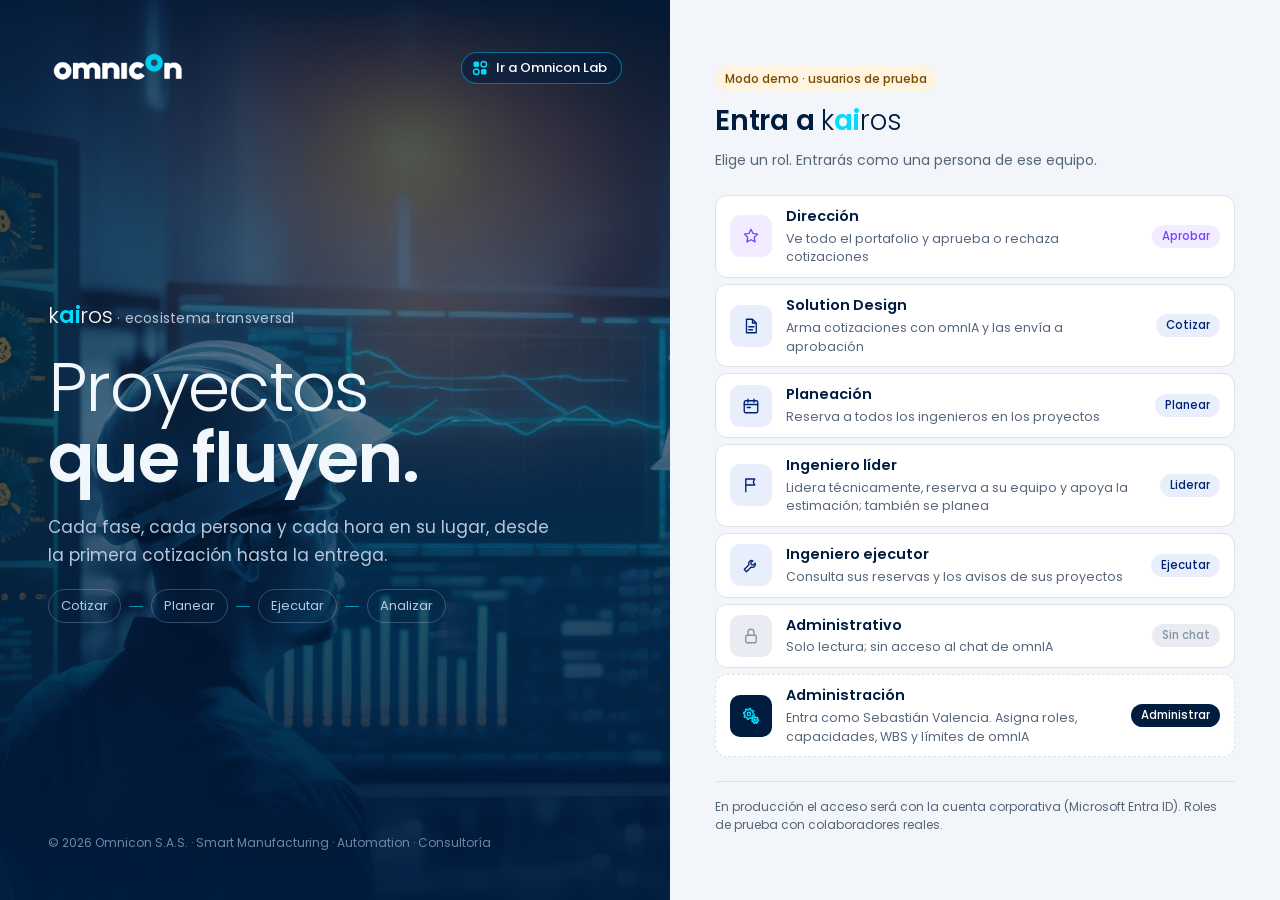
==== commit d565389a: "Arranca siempre en perfiles y agrega botón a Omnicon Lab" ====
--- a/index.html
+++ b/index.html
@@ -417,10 +417,19 @@
 </svg>
 
 <!-- Landing -->
+<style id="lab-link-css">
+/* Botón hacia Omnicon Lab en la pantalla de perfiles */
+.lab-link { display: inline-flex; align-items: center; gap: 8px; padding: 7px 14px 7px 10px; border-radius: 999px; border: 1px solid rgba(0,220,250,.45); background: rgba(0,28,63,.55); color: #fff; font: 500 13px/1.2 'Poppins', 'Segoe UI', system-ui, sans-serif; text-decoration: none; white-space: nowrap; -webkit-backdrop-filter: blur(6px); backdrop-filter: blur(6px); transition: border-color .2s, background-color .2s; }
+.lab-link:hover { border-color: #00dcfa; background: rgba(0,40,90,.85); color: #fff; }
+.lab-link:focus-visible { outline: 2px solid #00dcfa; outline-offset: 2px; }
+.lab-link svg { width: 16px; height: 16px; flex: none; }
+.brand-top { display: flex; align-items: center; justify-content: space-between; gap: 12px; flex-wrap: wrap; }
+.brand-top .brand-logo { align-self: center; }
+</style>
 <section class="landing" id="landing" aria-label="Acceso a Kairos">
   <div class="brand">
     <div class="brand-photo" aria-hidden="true"></div>
-    <img class="brand-logo" src="[data-uri]" alt="Omnicon">
+    <div class="brand-top"><img class="brand-logo" src="[data-uri]" alt="Omnicon"><a class="lab-link" href="https://diegopaz83.github.io/omnicon-lab/" target="_blank" rel="noopener" title="Ver todos los productos de Omnicon"><svg viewBox="0 0 16 16" aria-hidden="true"><rect x="1.5" y="1.5" width="5.5" height="5.5" rx="1.6" fill="#00dcfa"/><rect x="9" y="1.5" width="5.5" height="5.5" rx="2.75" fill="none" stroke="#00dcfa" stroke-width="1.5"/><rect x="1.5" y="9" width="5.5" height="5.5" rx="2.75" fill="none" stroke="#00dcfa" stroke-width="1.5"/><rect x="9" y="9" width="5.5" height="5.5" rx="1.6" fill="#00dcfa"/></svg><span>Ir a Omnicon Lab</span></a></div>
     <div class="brand-copy">
       <span class="eyebrow"><span class="wm">k<b>ai</b>ros</span> · ecosistema transversal</span>
       <h1>Proyectos <b>que fluyen.</b></h1>
@@ -1243,7 +1252,8 @@
 
   /* ---------- Arranque ---------- */
   var saved = store.get('kairos.user'), u0 = USERS.filter(function (u) { return u.id === saved; })[0];
-  if (u0 && u0.role) login(u0);
+  /* Siempre arranca en la pantalla de perfiles: no se retoma la sesión anterior */
+  void u0; store.set('kairos.user', null);
 })();
 </script>
 
